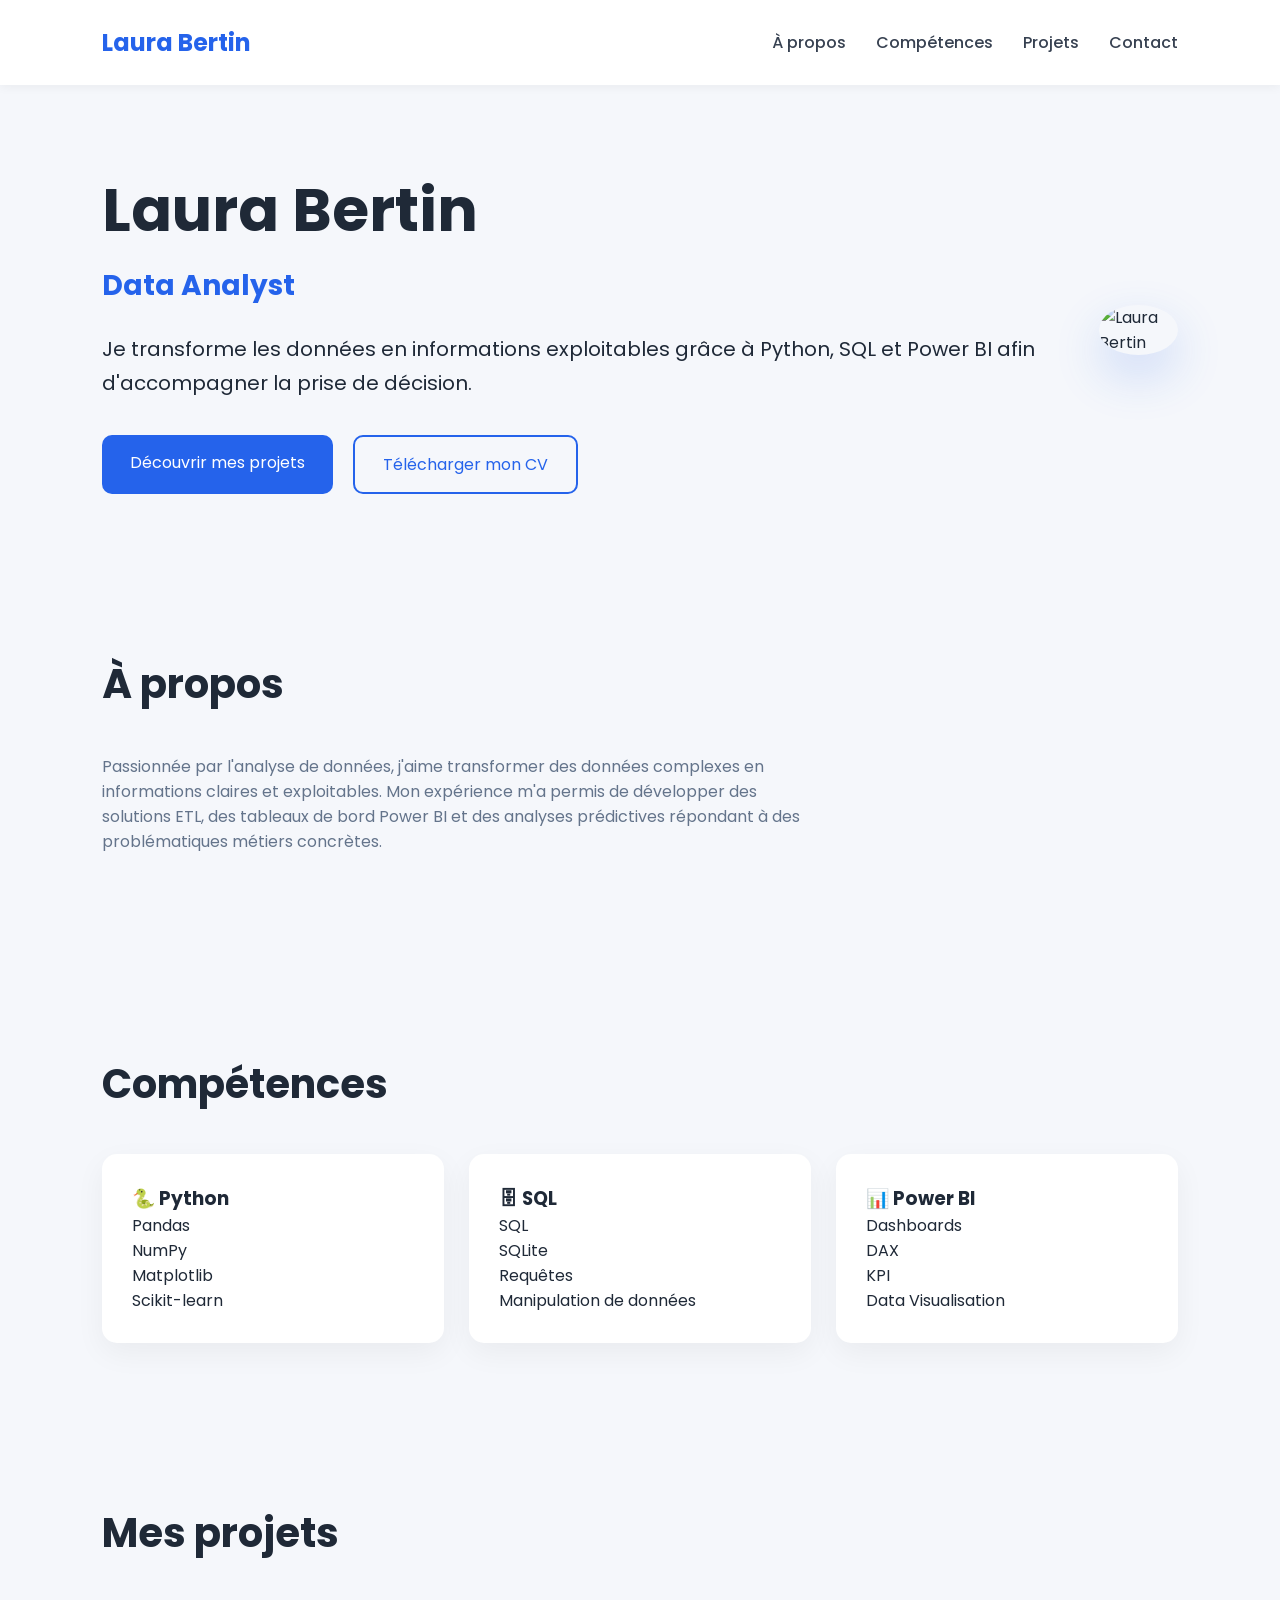
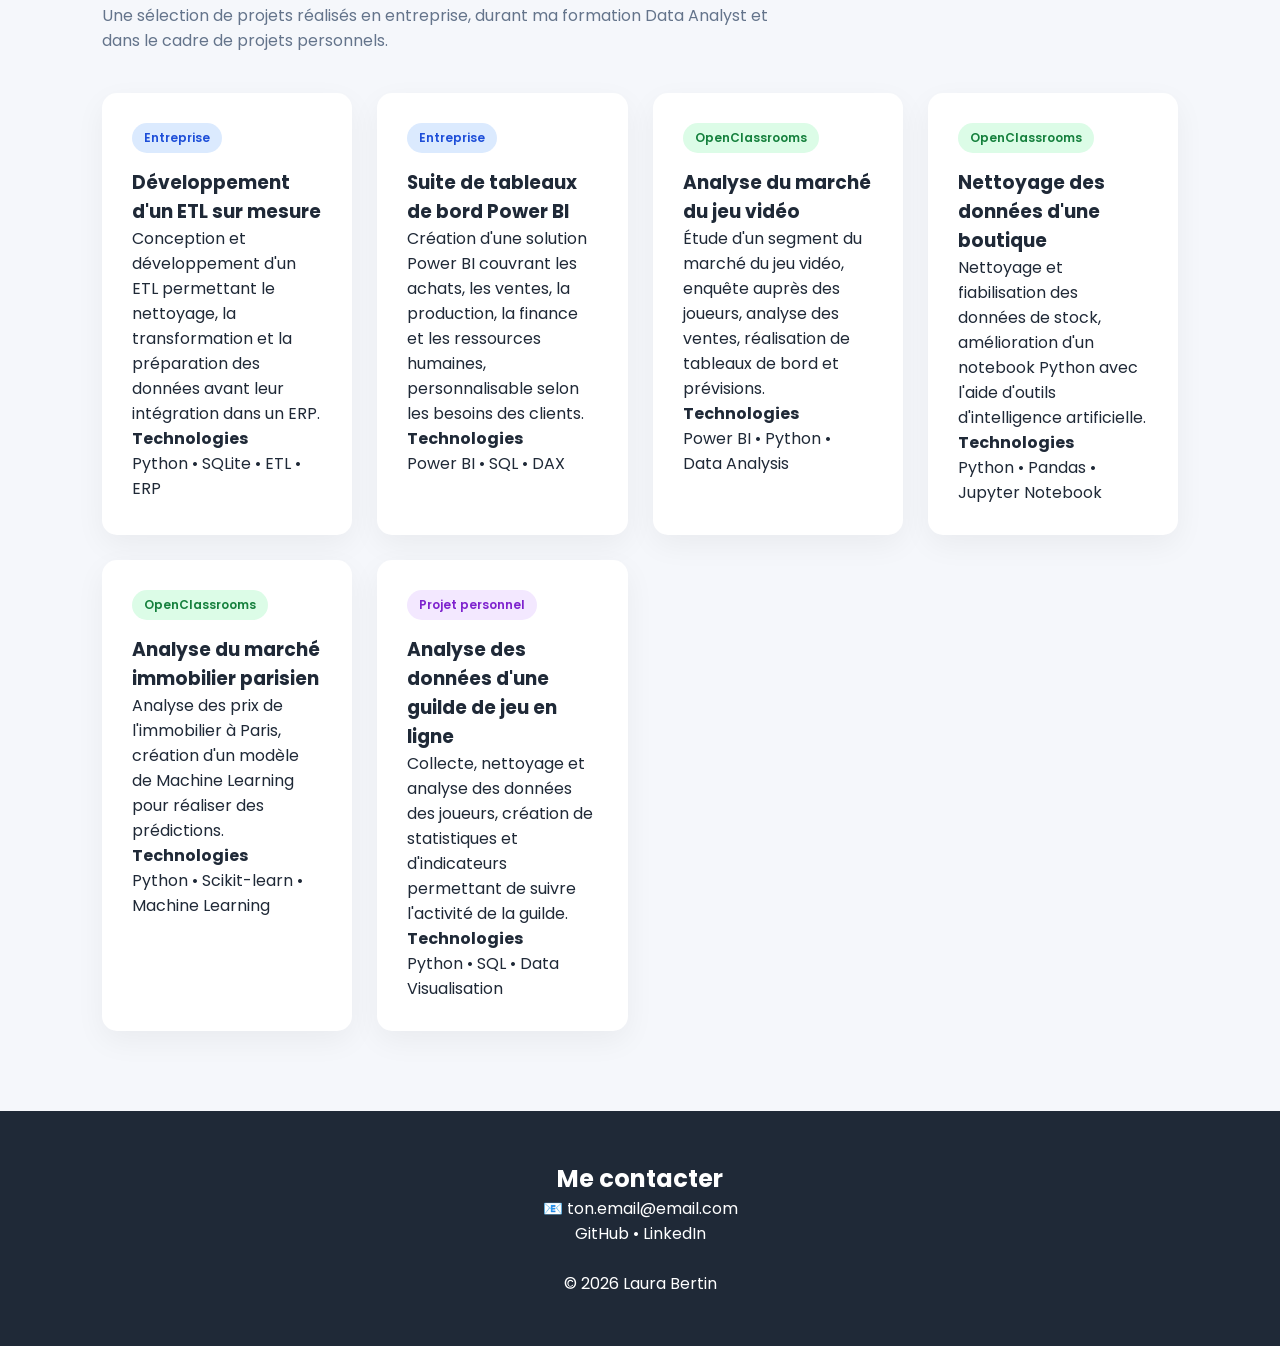
==== index.html @ 070b8fac "Add files via upload" ====
<!DOCTYPE html>
<html lang="fr">

<head>
    <meta charset="UTF-8">
    <meta name="viewport" content="width=device-width, initial-scale=1.0">
    <title>Laura Bertin | Data Analyst</title>

    <link rel="stylesheet" href="style.css">

    <!-- Police Google -->
    <link href="https://fonts.googleapis.com/css2?family=Poppins:wght@300;400;600;700&display=swap" rel="stylesheet">
</head>

<body>

    <!-- ===== Navigation ===== -->

    <nav>

        <div class="logo">Laura Bertin</div>

        <ul>
            <li><a href="#about">À propos</a></li>
            <li><a href="#skills">Compétences</a></li>
            <li><a href="#projects">Projets</a></li>
            <li><a href="#contact">Contact</a></li>
        </ul>

    </nav>

    <!-- ===== Hero ===== -->

    <header class="hero">

        <div class="hero-text">

            <h1>Laura Bertin</h1>

            <h2>Data Analyst</h2>

            <p>
                Je transforme les données en informations exploitables grâce à
                Python, SQL et Power BI afin d'accompagner la prise de décision.
            </p>

            <div class="buttons">

                <a href="#projects" class="btn-primary">
                    Découvrir mes projets
                </a>

                <a href="assets/cv.pdf" class="btn-secondary" target="_blank">
                    Télécharger mon CV
                </a>

            </div>

        </div>

        <div class="hero-image">

            <img src="assets/photo.jpg" alt="Laura Bertin">

        </div>

    </header>

    <!-- ===== A propos ===== -->

    <section id="about">

        <h2>À propos</h2>

        <p class="section-intro">

            Passionnée par l'analyse de données, j'aime transformer des données
            complexes en informations claires et exploitables.
            Mon expérience m'a permis de développer des solutions ETL,
            des tableaux de bord Power BI et des analyses prédictives
            répondant à des problématiques métiers concrètes.

        </p>

    </section>

    <!-- ===== Compétences ===== -->

    <section id="skills">

        <h2>Compétences</h2>

        <div class="cards">

            <div class="card">

                <h3>🐍 Python</h3>

                <p>
                    Pandas<br>
                    NumPy<br>
                    Matplotlib<br>
                    Scikit-learn
                </p>

            </div>

            <div class="card">

                <h3>🗄 SQL</h3>

                <p>
                    SQL<br>
                    SQLite<br>
                    Requêtes<br>
                    Manipulation de données
                </p>

            </div>

            <div class="card">

                <h3>📊 Power BI</h3>

                <p>
                    Dashboards<br>
                    DAX<br>
                    KPI<br>
                    Data Visualisation
                </p>

            </div>

        </div>

    </section>

    <!-- ===== Projets ===== -->

    <section id="projects">

        <h2>Mes projets</h2>

        <p class="section-intro">

            Une sélection de projets réalisés en entreprise, durant ma formation
            Data Analyst et dans le cadre de projets personnels.

        </p>

        <div class="cards">

            <!-- ETL -->

            <div class="card">

                <span class="badge pro">Entreprise</span>

                <h3>Développement d'un ETL sur mesure</h3>

                <p>

                    Conception et développement d'un ETL permettant
                    le nettoyage, la transformation et la préparation
                    des données avant leur intégration dans un ERP.

                </p>

                <strong>Technologies</strong>

                <p>
                    Python • SQLite • ETL • ERP
                </p>

            </div>

            <!-- POWER BI -->

            <div class="card">

                <span class="badge pro">Entreprise</span>

                <h3>Suite de tableaux de bord Power BI</h3>

                <p>

                    Création d'une solution Power BI couvrant
                    les achats, les ventes, la production,
                    la finance et les ressources humaines,
                    personnalisable selon les besoins des clients.

                </p>

                <strong>Technologies</strong>

                <p>
                    Power BI • SQL • DAX
                </p>

            </div>

            <!-- JEU VIDEO -->

            <div class="card">

                <span class="badge formation">OpenClassrooms</span>

                <h3>Analyse du marché du jeu vidéo</h3>

                <p>

                    Étude d'un segment du marché du jeu vidéo,
                    enquête auprès des joueurs, analyse des ventes,
                    réalisation de tableaux de bord et prévisions.

                </p>

                <strong>Technologies</strong>

                <p>
                    Power BI • Python • Data Analysis
                </p>

            </div>

            <!-- BOUTIQUE -->

            <div class="card">

                <span class="badge formation">OpenClassrooms</span>

                <h3>Nettoyage des données d'une boutique</h3>

                <p>

                    Nettoyage et fiabilisation des données de stock,
                    amélioration d'un notebook Python
                    avec l'aide d'outils d'intelligence artificielle.

                </p>

                <strong>Technologies</strong>

                <p>
                    Python • Pandas • Jupyter Notebook
                </p>

            </div>

            <!-- IMMOBILIER -->

            <div class="card">

                <span class="badge formation">OpenClassrooms</span>

                <h3>Analyse du marché immobilier parisien</h3>

                <p>

                    Analyse des prix de l'immobilier à Paris,
                    création d'un modèle de Machine Learning
                    pour réaliser des prédictions.

                </p>

                <strong>Technologies</strong>

                <p>
                    Python • Scikit-learn • Machine Learning
                </p>

            </div>

            <!-- GUILDE -->

            <div class="card">

                <span class="badge perso">Projet personnel</span>

                <h3>Analyse des données d'une guilde de jeu en ligne</h3>

                <p>

                    Collecte, nettoyage et analyse des données des joueurs,
                    création de statistiques et d'indicateurs
                    permettant de suivre l'activité de la guilde.

                </p>

                <strong>Technologies</strong>

                <p>
                    Python • SQL • Data Visualisation
                </p>

            </div>

        </div>

    </section>

    <!-- ===== Contact ===== -->

    <footer id="contact">

        <h2>Me contacter</h2>

        <p>
            📧 ton.email@email.com
        </p>

        <p>
            GitHub • LinkedIn
        </p>

        <p style="margin-top:25px;">
            © 2026 Laura Bertin
        </p>

    </footer>

    <script src="script.js"></script>

</body>

</html>
---- style.css ----
*{
    margin:0;
    padding:0;
    box-sizing:border-box;
}

body{

    font-family:'Poppins',sans-serif;
    background:#f5f7fb;
    color:#1f2937;

}

nav{

    display:flex;
    justify-content:space-between;
    align-items:center;

    padding:25px 8%;

    background:white;

    box-shadow:0 2px 10px rgba(0,0,0,.05);

    position:sticky;
    top:0;

}

nav ul{

display:flex;
gap:30px;

list-style:none;

}

nav a{

text-decoration:none;
color:#374151;
font-weight:500;

}

.logo{

font-size:24px;
font-weight:700;
color:#2563eb;

}

.hero{

display:flex;

justify-content:space-between;

align-items:center;

padding:80px 8%;

gap:60px;

}

.hero h1{

font-size:60px;

margin-bottom:10px;

}

.hero h2{

font-size:28px;

color:#2563eb;

margin-bottom:25px;

}

.hero p{

font-size:20px;

line-height:1.7;

margin-bottom:35px;

}

.hero-image img{

width:320px;

border-radius:50%;

box-shadow:0 20px 50px rgba(37,99,235,.2);

}

.buttons{

display:flex;

gap:20px;

}

.btn-primary{

background:#2563eb;

color:white;

padding:15px 28px;

border-radius:10px;

text-decoration:none;

}

.btn-secondary{

border:2px solid #2563eb;

padding:15px 28px;

border-radius:10px;

text-decoration:none;

color:#2563eb;

}

section{

padding:80px 8%;

}

section h2{

font-size:40px;

margin-bottom:40px;

}

.cards{

display:grid;

grid-template-columns:repeat(auto-fit,minmax(250px,1fr));

gap:25px;

}

.card{

background:white;

padding:30px;

border-radius:15px;

box-shadow:0 10px 30px rgba(0,0,0,.05);

transition:.3s;

}

.card:hover{

transform:translateY(-8px);

}

footer{

background:#1f2937;

color:white;

text-align:center;

padding:50px;

}

.section-intro{
    margin-bottom:40px;
    color:#64748b;
    max-width:700px;
}

.badge{
    display:inline-block;
    padding:6px 12px;
    border-radius:20px;
    font-size:12px;
    font-weight:600;
    margin-bottom:15px;
}

.pro{
    background:#dbeafe;
    color:#1d4ed8;
}

.formation{
    background:#dcfce7;
    color:#15803d;
}

.perso{
    background:#f3e8ff;
    color:#7e22ce;
}
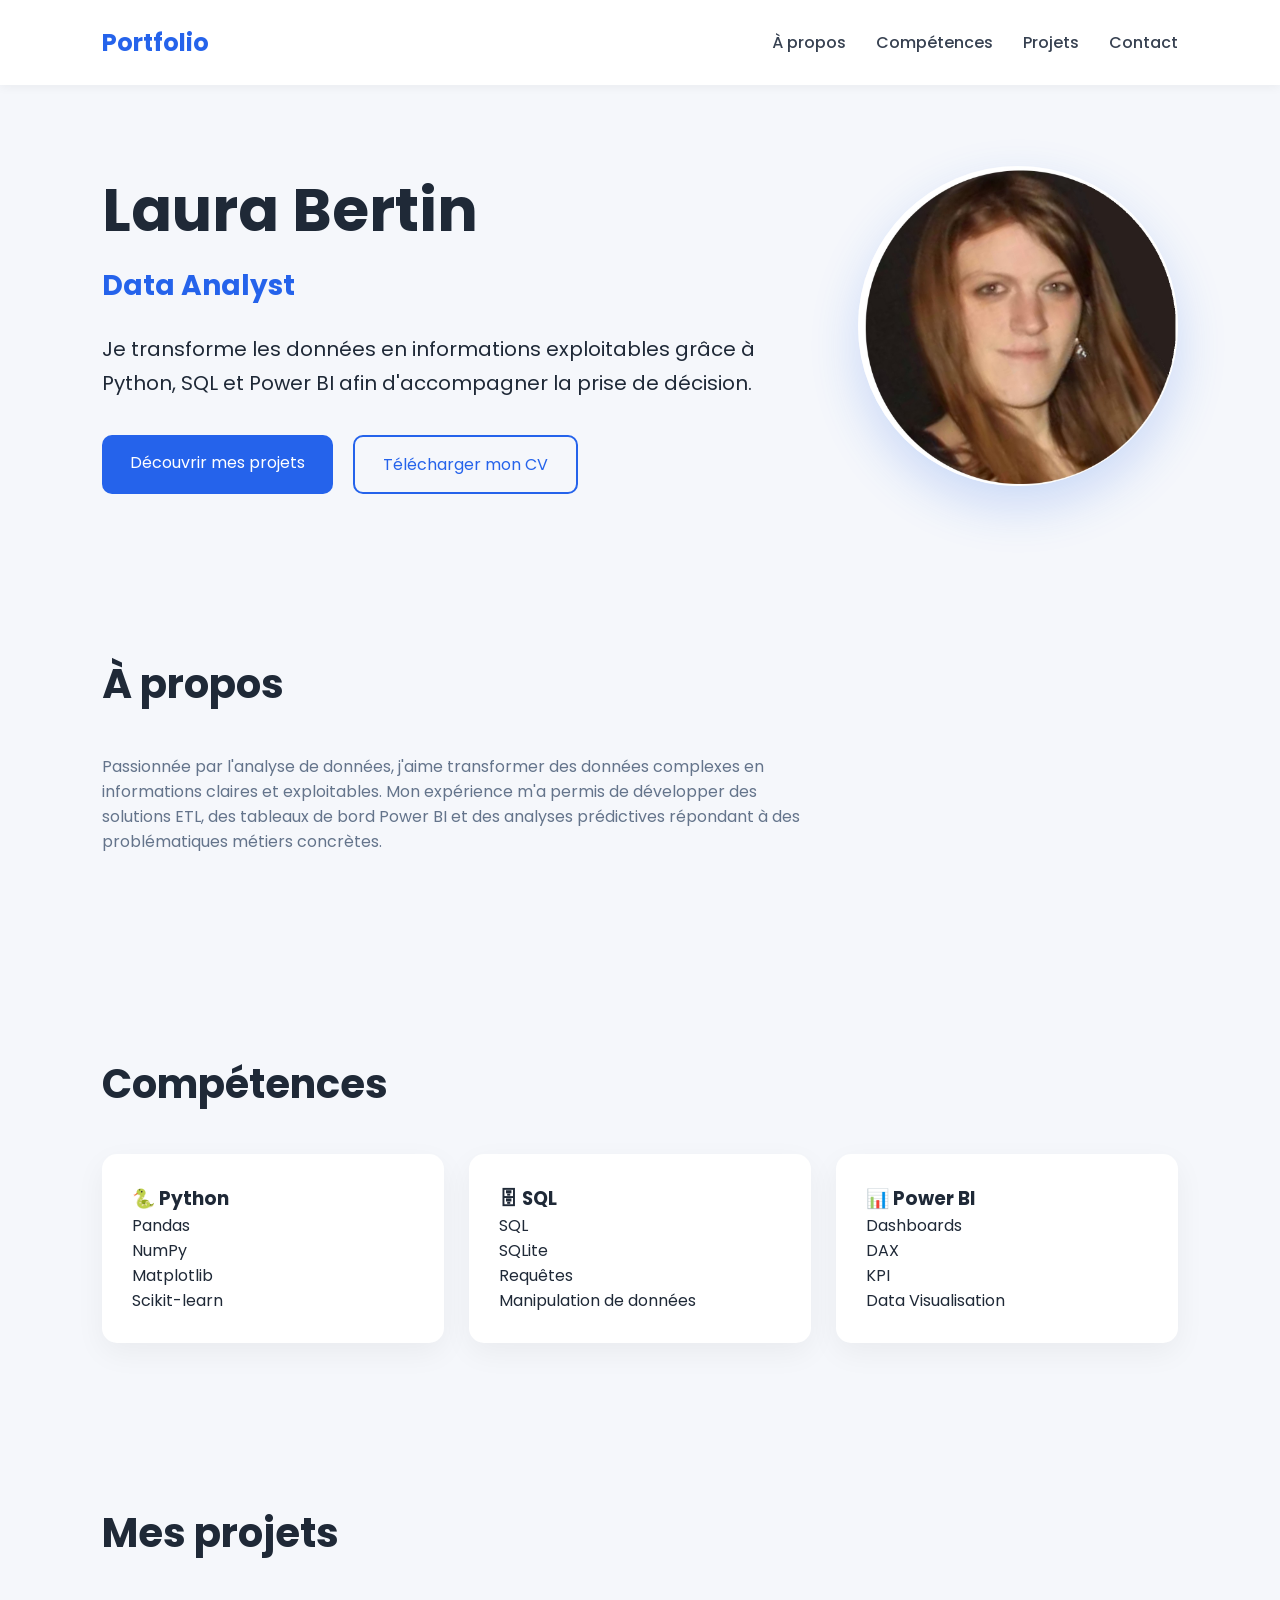
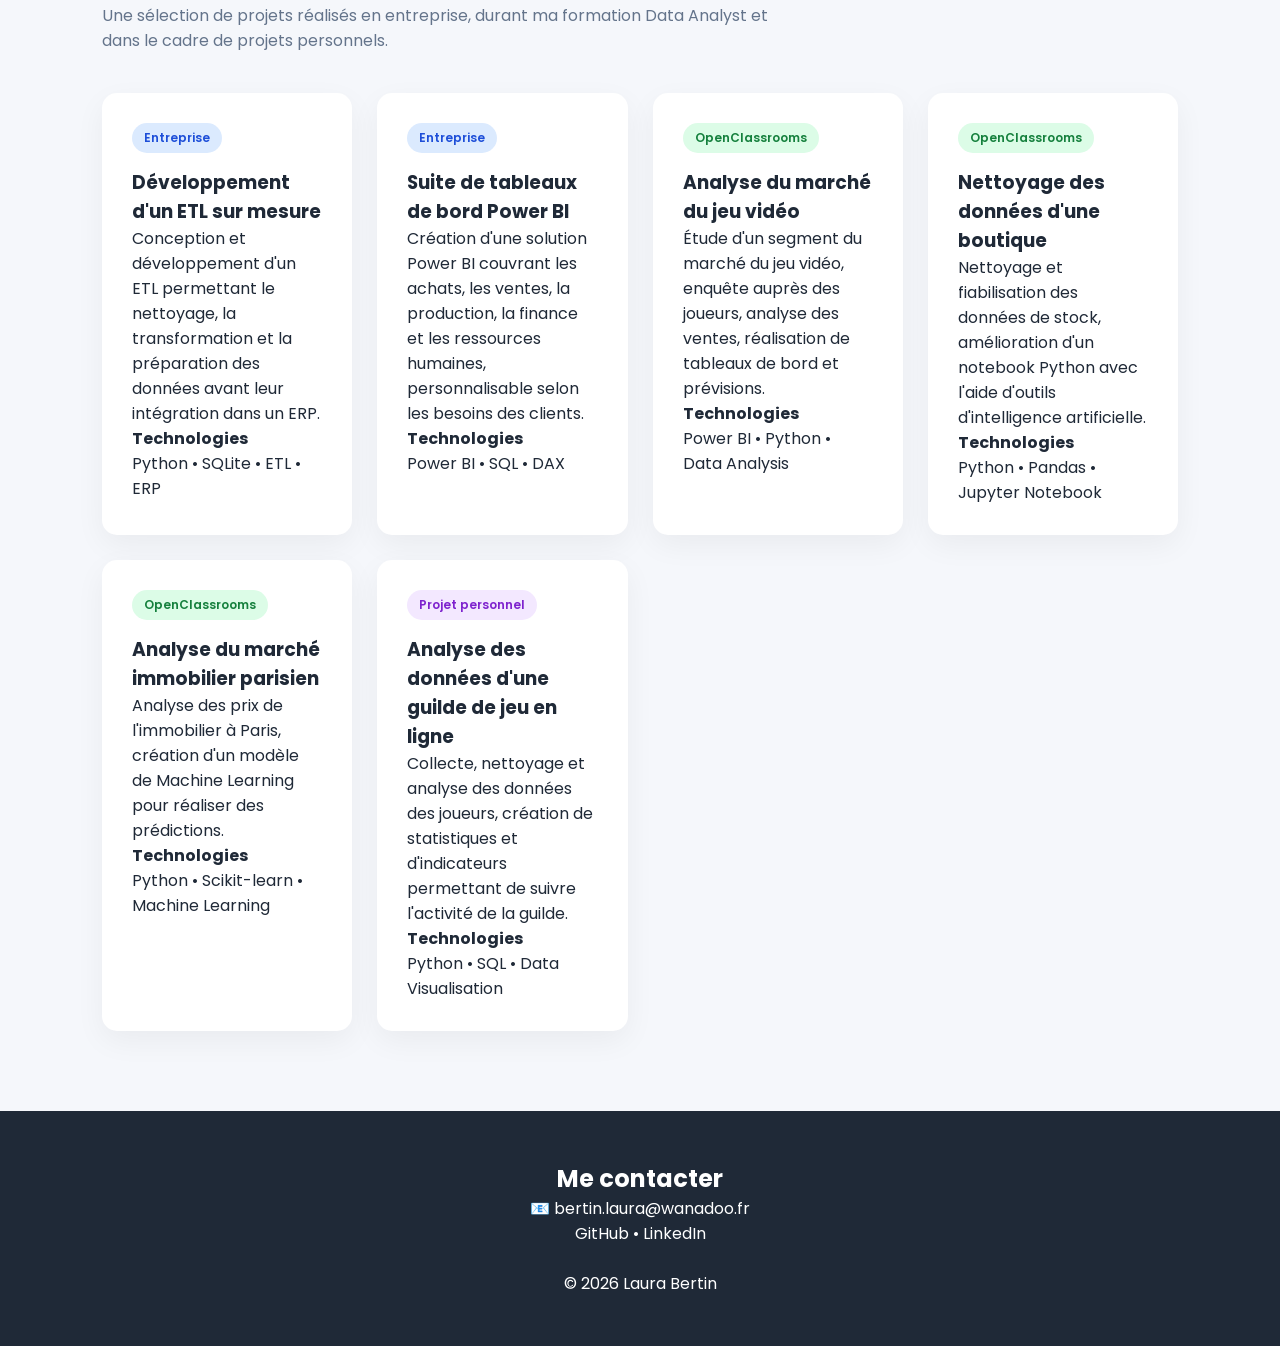
==== commit 78580b15: "Add files via upload" ====
--- a/index.html
+++ b/index.html
@@ -18,7 +18,7 @@
 
     <nav>
 
-        <div class="logo">Laura Bertin</div>
+        <div class="logo">Portfolio</div>
 
         <ul>
             <li><a href="#about">À propos</a></li>
@@ -306,7 +306,7 @@
         <h2>Me contacter</h2>
 
         <p>
-            📧 ton.email@email.com
+            📧 bertin.laura@wanadoo.fr
         </p>
 
         <p>
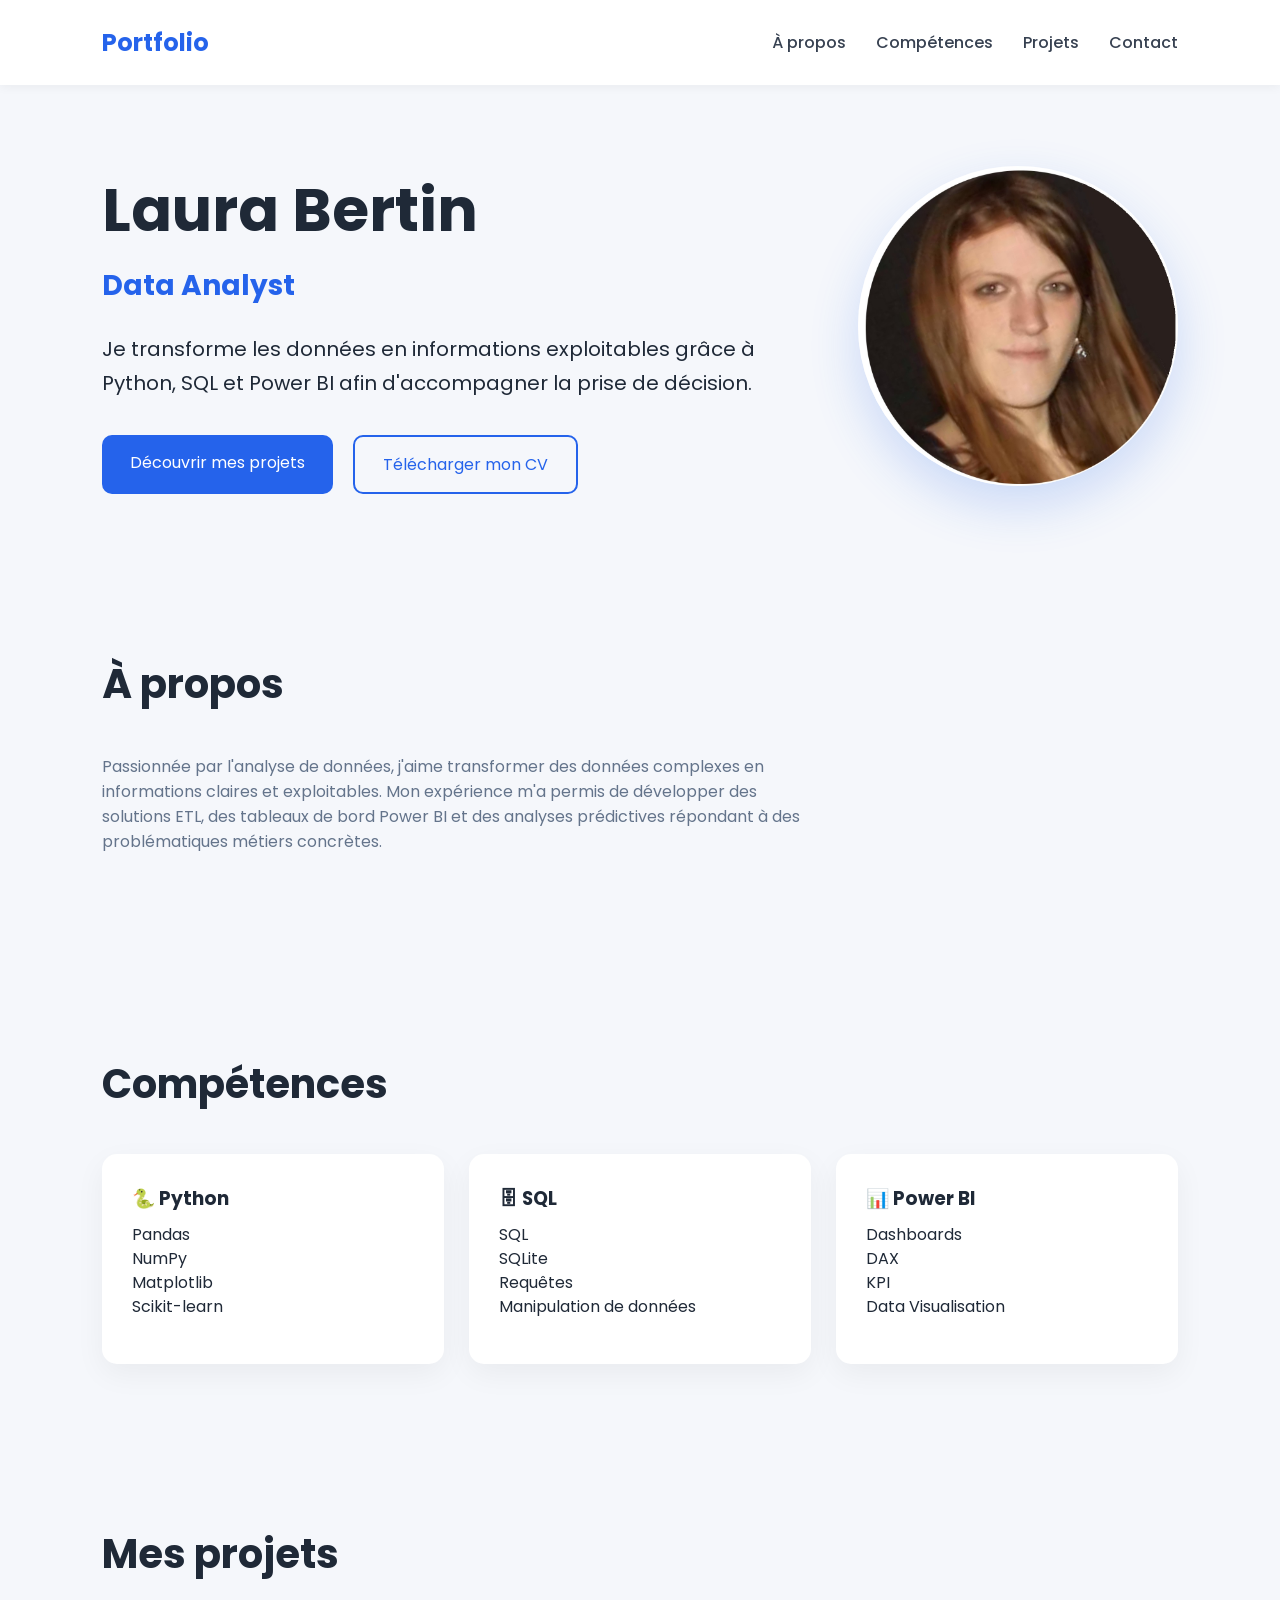
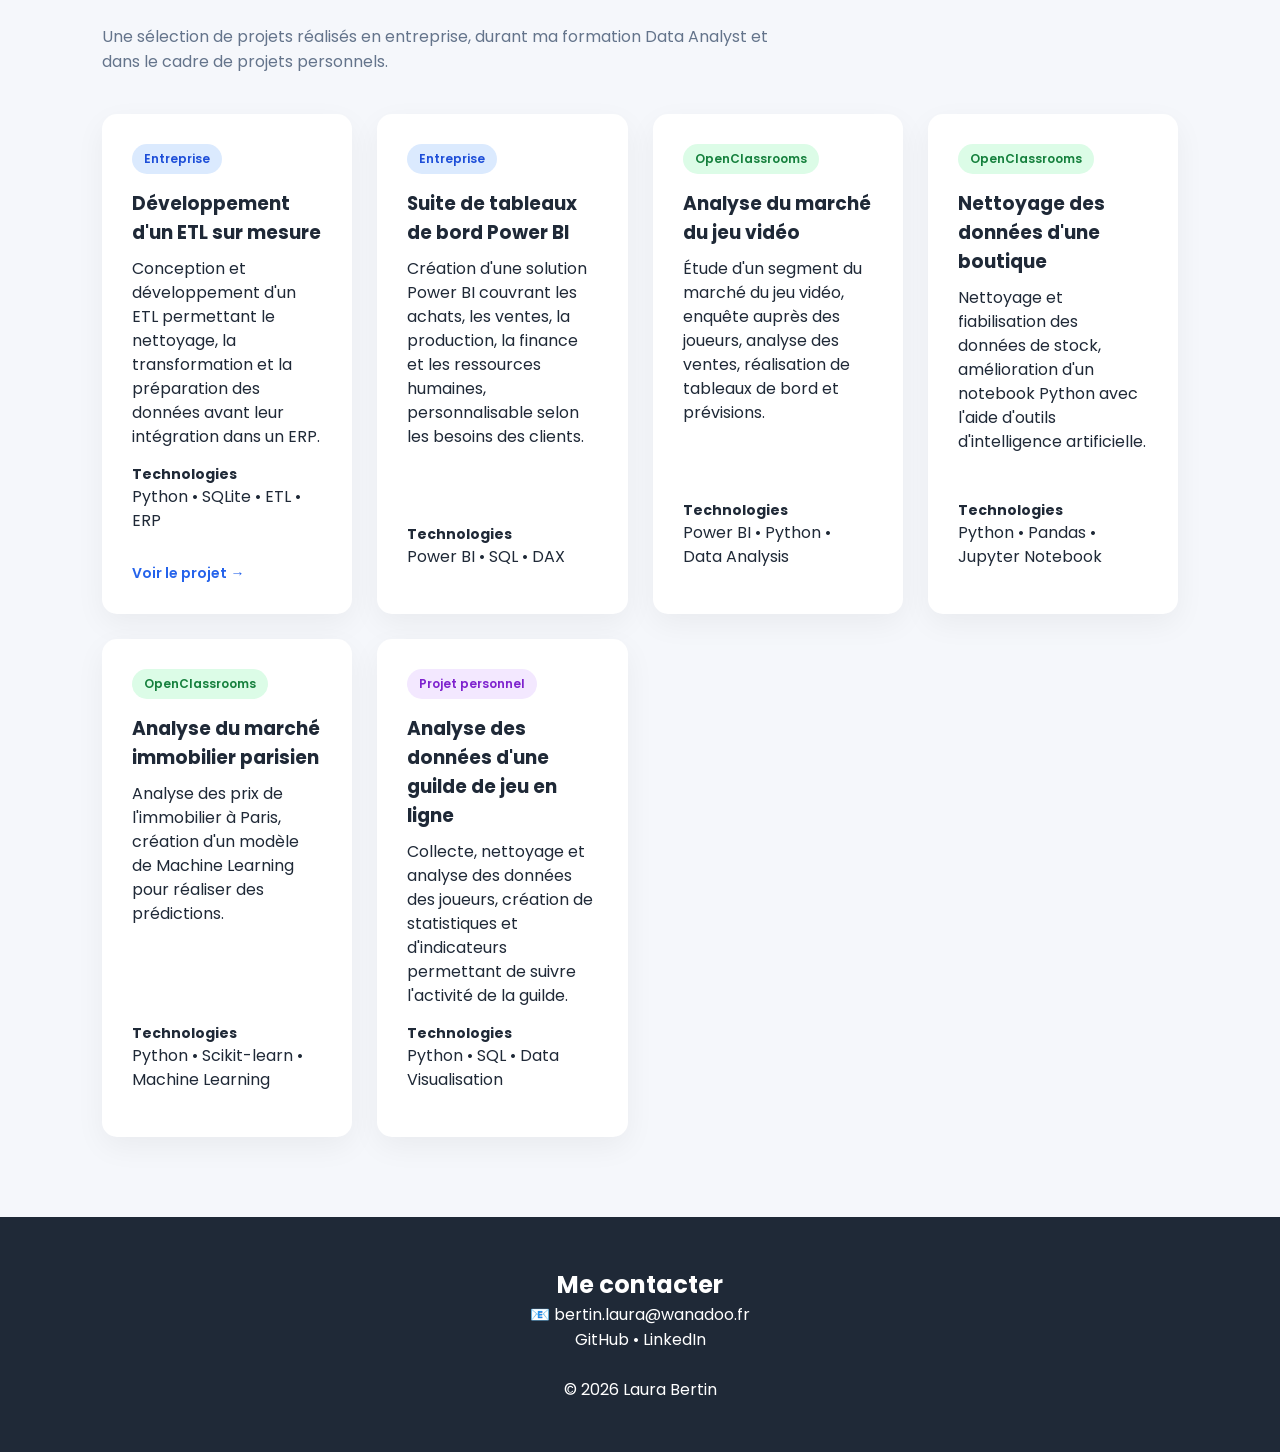
==== commit 13594c30: "Add files via upload" ====
--- a/index.html
+++ b/index.html
@@ -66,7 +66,7 @@
 
     </header>
 
-    <!-- ===== A propos ===== -->
+    <!-- ===== À propos ===== -->
 
     <section id="about">
 
@@ -154,7 +154,7 @@
 
             <div class="card">
 
-                <span class="badge pro">Entreprise</span>
+                <a href="pages/project-etl.html" class="badge pro">Entreprise</a>
 
                 <h3>Développement d'un ETL sur mesure</h3>
 
@@ -171,6 +171,8 @@
                 <p>
                     Python • SQLite • ETL • ERP
                 </p>
+
+                <a href="pages/project-etl.html" class="btn-detail">Voir le projet →</a>
 
             </div>
 
--- a/style.css
+++ b/style.css
@@ -1,229 +1,377 @@
-*{
-    margin:0;
-    padding:0;
-    box-sizing:border-box;
-}
-
-body{
-
-    font-family:'Poppins',sans-serif;
-    background:#f5f7fb;
-    color:#1f2937;
-
-}
-
-nav{
-
-    display:flex;
-    justify-content:space-between;
-    align-items:center;
-
-    padding:25px 8%;
-
-    background:white;
-
-    box-shadow:0 2px 10px rgba(0,0,0,.05);
-
-    position:sticky;
-    top:0;
-
-}
-
-nav ul{
-
-display:flex;
-gap:30px;
-
-list-style:none;
-
-}
-
-nav a{
-
-text-decoration:none;
-color:#374151;
-font-weight:500;
-
-}
-
-.logo{
-
-font-size:24px;
-font-weight:700;
-color:#2563eb;
-
-}
-
-.hero{
-
-display:flex;
-
-justify-content:space-between;
-
-align-items:center;
-
-padding:80px 8%;
-
-gap:60px;
-
-}
-
-.hero h1{
-
-font-size:60px;
-
-margin-bottom:10px;
-
-}
-
-.hero h2{
-
-font-size:28px;
-
-color:#2563eb;
-
-margin-bottom:25px;
-
-}
-
-.hero p{
-
-font-size:20px;
-
-line-height:1.7;
-
-margin-bottom:35px;
-
-}
-
-.hero-image img{
-
-width:320px;
-
-border-radius:50%;
-
-box-shadow:0 20px 50px rgba(37,99,235,.2);
-
-}
-
-.buttons{
-
-display:flex;
-
-gap:20px;
-
-}
-
-.btn-primary{
-
-background:#2563eb;
-
-color:white;
-
-padding:15px 28px;
-
-border-radius:10px;
-
-text-decoration:none;
-
-}
-
-.btn-secondary{
-
-border:2px solid #2563eb;
-
-padding:15px 28px;
-
-border-radius:10px;
-
-text-decoration:none;
-
-color:#2563eb;
-
-}
-
-section{
-
-padding:80px 8%;
-
-}
-
-section h2{
-
-font-size:40px;
-
-margin-bottom:40px;
-
-}
-
-.cards{
-
-display:grid;
-
-grid-template-columns:repeat(auto-fit,minmax(250px,1fr));
-
-gap:25px;
-
-}
-
-.card{
-
-background:white;
-
-padding:30px;
-
-border-radius:15px;
-
-box-shadow:0 10px 30px rgba(0,0,0,.05);
-
-transition:.3s;
-
-}
-
-.card:hover{
-
-transform:translateY(-8px);
-
-}
-
-footer{
-
-background:#1f2937;
-
-color:white;
-
-text-align:center;
-
-padding:50px;
-
-}
-
-.section-intro{
-    margin-bottom:40px;
-    color:#64748b;
-    max-width:700px;
-}
-
-.badge{
-    display:inline-block;
-    padding:6px 12px;
-    border-radius:20px;
-    font-size:12px;
-    font-weight:600;
-    margin-bottom:15px;
-}
-
-.pro{
-    background:#dbeafe;
-    color:#1d4ed8;
-}
-
-.formation{
-    background:#dcfce7;
-    color:#15803d;
-}
-
-.perso{
-    background:#f3e8ff;
-    color:#7e22ce;
+/* ==========================================
+   RESET & BASE STYLES
+   ========================================== */
+
+* {
+    margin: 0;
+    padding: 0;
+    box-sizing: border-box;
+}
+
+body {
+    font-family: 'Poppins', sans-serif;
+    background: #f5f7fb;
+    color: #1f2937;
+}
+
+/* ==========================================
+   NAVIGATION
+   ========================================== */
+
+nav {
+    display: flex;
+    justify-content: space-between;
+    align-items: center;
+    padding: 25px 8%;
+    background: white;
+    box-shadow: 0 2px 10px rgba(0, 0, 0, .05);
+    position: sticky;
+    top: 0;
+    z-index: 100;
+}
+
+nav ul {
+    display: flex;
+    gap: 30px;
+    list-style: none;
+}
+
+nav a {
+    text-decoration: none;
+    color: #374151;
+    font-weight: 500;
+}
+
+.logo {
+    font-size: 24px;
+    font-weight: 700;
+    color: #2563eb;
+}
+
+/* ==========================================
+   HERO SECTION
+   ========================================== */
+
+.hero {
+    display: flex;
+    justify-content: space-between;
+    align-items: center;
+    padding: 80px 8%;
+    gap: 60px;
+}
+
+.hero h1 {
+    font-size: 60px;
+    margin-bottom: 10px;
+}
+
+.hero h2 {
+    font-size: 28px;
+    color: #2563eb;
+    margin-bottom: 25px;
+}
+
+.hero p {
+    font-size: 20px;
+    line-height: 1.7;
+    margin-bottom: 35px;
+}
+
+.hero-image img {
+    width: 320px;
+    border-radius: 50%;
+    box-shadow: 0 20px 50px rgba(37, 99, 235, .2);
+}
+
+.buttons {
+    display: flex;
+    gap: 20px;
+}
+
+.btn-primary {
+    background: #2563eb;
+    color: white;
+    padding: 15px 28px;
+    border-radius: 10px;
+    text-decoration: none;
+}
+
+.btn-secondary {
+    border: 2px solid #2563eb;
+    padding: 15px 28px;
+    border-radius: 10px;
+    text-decoration: none;
+    color: #2563eb;
+}
+
+/* ==========================================
+   SECTIONS & CARDS
+   ========================================== */
+
+section {
+    padding: 80px 8%;
+}
+
+section h2 {
+    font-size: 40px;
+    margin-bottom: 40px;
+}
+
+.section-intro {
+    margin-bottom: 40px;
+    color: #64748b;
+    max-width: 700px;
+}
+
+.cards {
+    display: grid;
+    grid-template-columns: repeat(auto-fit, minmax(250px, 1fr));
+    gap: 25px;
+}
+
+.card {
+    background: white;
+    padding: 30px;
+    border-radius: 15px;
+    box-shadow: 0 10px 30px rgba(0, 0, 0, .05);
+    transition: .3s;
+    display: flex;
+    flex-direction: column;
+    align-items: flex-start;
+}
+
+.card:hover {
+    transform: translateY(-8px);
+}
+
+.card h3 {
+    margin-bottom: 10px;
+}
+
+.card p {
+    margin-bottom: 15px;
+    line-height: 1.5;
+}
+
+.card strong {
+    margin-top: auto;
+    display: block;
+    font-size: 14px;
+}
+
+.btn-detail {
+    display: inline-block;
+    margin-top: 15px;
+    color: #2563eb;
+    text-decoration: none;
+    font-weight: 600;
+    font-size: 14px;
+}
+
+.btn-detail:hover {
+    text-decoration: underline;
+}
+
+/* BADGES */
+
+.badge {
+    display: inline-block;
+    padding: 6px 12px;
+    border-radius: 20px;
+    font-size: 12px;
+    font-weight: 600;
+    margin-bottom: 15px;
+    text-decoration: none;
+}
+
+.pro {
+    background: #dbeafe;
+    color: #1d4ed8;
+}
+
+.formation {
+    background: #dcfce7;
+    color: #15803d;
+}
+
+.perso {
+    background: #f3e8ff;
+    color: #7e22ce;
+}
+
+/* ==========================================
+   FOOTER
+   ========================================== */
+
+footer {
+    background: #1f2937;
+    color: white;
+    text-align: center;
+    padding: 50px;
+}
+
+/* ==========================================
+   PAGE DÉTAIL PROJET (ETL)
+   ========================================== */
+
+.project-header {
+    background: white;
+    padding: 60px 8% 40px 8%;
+    border-bottom: 1px solid #e5e7eb;
+}
+
+.back-link {
+    display: inline-block;
+    color: #2563eb;
+    text-decoration: none;
+    font-weight: 600;
+    margin-bottom: 20px;
+    transition: transform 0.2s;
+}
+
+.back-link:hover {
+    transform: translateX(-5px);
+}
+
+.project-title-area h1 {
+    font-size: 42px;
+    margin: 10px 0;
+    color: #1f2937;
+}
+
+.project-title-area .subtitle {
+    font-size: 18px;
+    color: #4b5563;
+    max-width: 800px;
+    line-height: 1.6;
+}
+
+.project-detail-container {
+    display: grid;
+    grid-template-columns: 300px 1fr;
+    gap: 50px;
+    padding: 60px 8%;
+    max-width: 1400px;
+    margin: 0 auto;
+}
+
+.project-sidebar {
+    display: flex;
+    flex-direction: column;
+    gap: 25px;
+}
+
+.sidebar-card {
+    background: white;
+    padding: 25px;
+    border-radius: 12px;
+    box-shadow: 0 4px 15px rgba(0, 0, 0, 0.03);
+}
+
+.sidebar-card h3 {
+    font-size: 18px;
+    margin-bottom: 15px;
+    color: #1f2937;
+    border-bottom: 2px solid #f3f4f6;
+    padding-bottom: 8px;
+}
+
+.sidebar-card ul {
+    list-style: none;
+}
+
+.sidebar-card li {
+    font-size: 14px;
+    color: #4b5563;
+    margin-bottom: 10px;
+    line-height: 1.5;
+}
+
+.tech-tags {
+    display: flex;
+    flex-wrap: wrap;
+    gap: 8px;
+}
+
+.tag {
+    background: #f3f4f6;
+    color: #374151;
+    padding: 5px 10px;
+    border-radius: 6px;
+    font-size: 12px;
+    font-weight: 500;
+}
+
+.project-content {
+    display: flex;
+    flex-direction: column;
+    gap: 40px;
+}
+
+.project-section h2 {
+    font-size: 26px;
+    color: #1f2937;
+    margin-bottom: 15px;
+}
+
+.project-section p {
+    font-size: 16px;
+    line-height: 1.7;
+    color: #4b5563;
+}
+
+.features-grid {
+    display: grid;
+    grid-template-columns: repeat(auto-fit, minmax(280px, 1fr));
+    gap: 20px;
+    margin-top: 20px;
+}
+
+.feature-item {
+    background: white;
+    padding: 20px;
+    border-radius: 10px;
+    border-left: 4px solid #2563eb;
+    box-shadow: 0 4px 15px rgba(0, 0, 0, 0.03);
+}
+
+.feature-item h3 {
+    font-size: 16px;
+    color: #1f2937;
+    margin-bottom: 8px;
+}
+
+.feature-item p {
+    font-size: 14px;
+    color: #6b7280;
+    line-height: 1.5;
+}
+
+.impact-list {
+    list-style-type: square;
+    padding-left: 20px;
+}
+
+.impact-list li {
+    font-size: 16px;
+    color: #4b5563;
+    margin-bottom: 10px;
+    line-height: 1.6;
+}
+
+/* RESPONSIVE */
+
+@media (max-width: 900px) {
+    .hero {
+        flex-direction: column;
+        text-align: center;
+    }
+
+    .buttons {
+        justify-content: center;
+    }
+
+    .project-detail-container {
+        grid-template-columns: 1fr;
+    }
 }
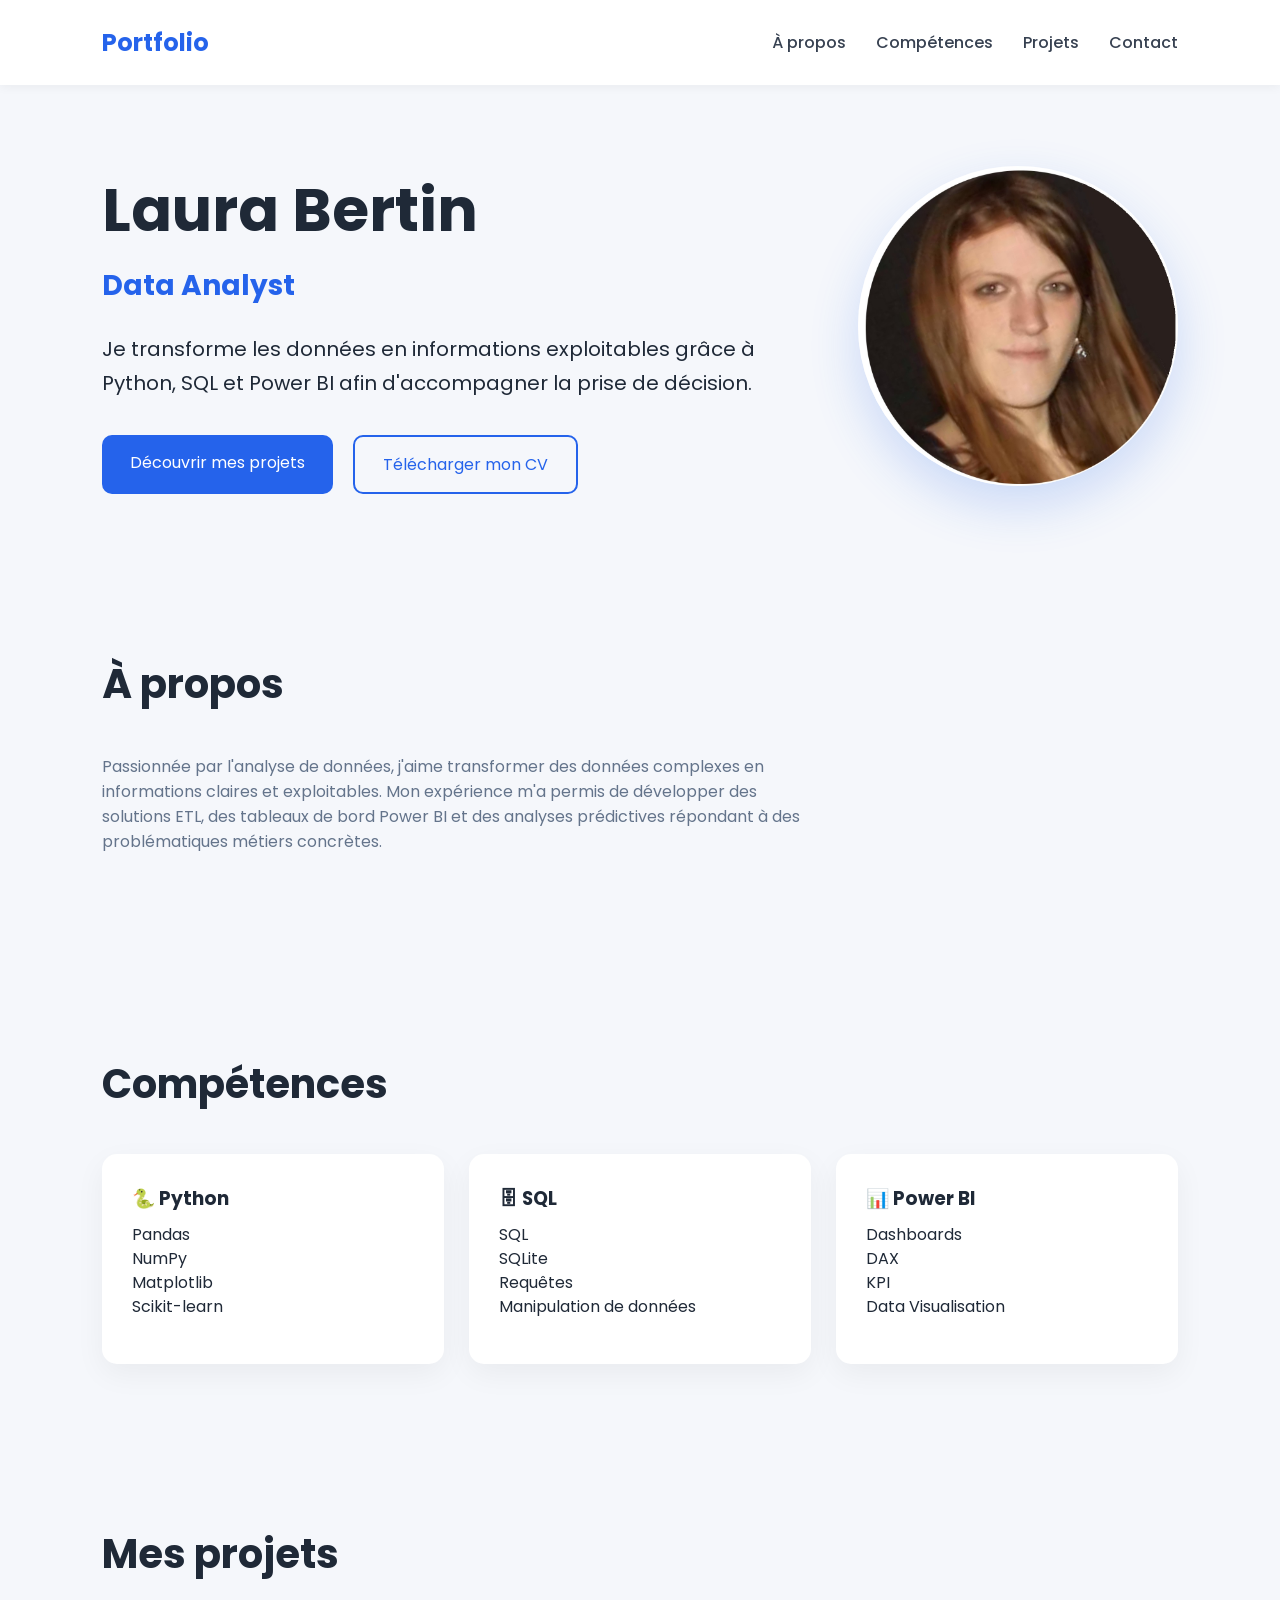
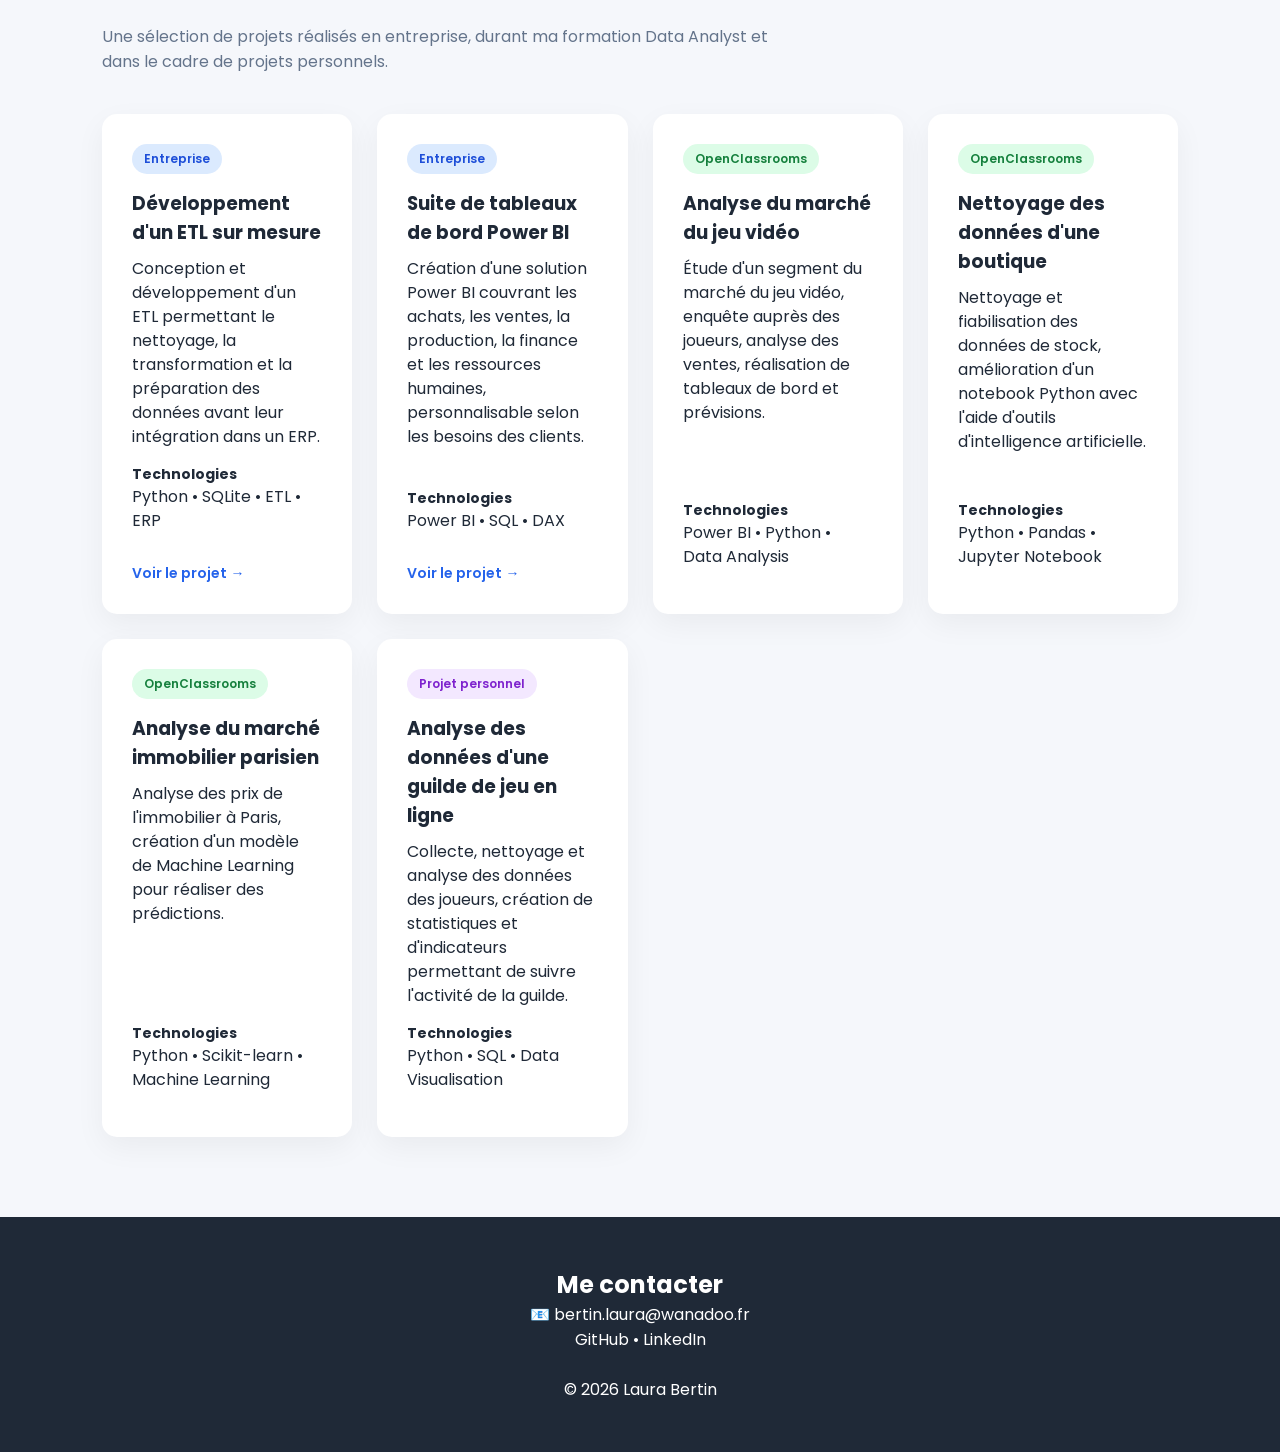
==== commit 8d4a0b11: "Add files via upload" ====
--- a/index.html
+++ b/index.html
@@ -180,7 +180,9 @@
 
             <div class="card">
 
-                <span class="badge pro">Entreprise</span>
+                <a href="pages/project-powerbi.html" class="badge pro">Entreprise</a>
+
+                
 
                 <h3>Suite de tableaux de bord Power BI</h3>
 
@@ -199,6 +201,8 @@
                     Power BI • SQL • DAX
                 </p>
 
+                <a href="pages/project-powerbi.html" class="btn-detail">Voir le projet →</a>
+
             </div>
 
             <!-- JEU VIDEO -->
--- a/style.css
+++ b/style.css
@@ -374,4 +374,26 @@
     .project-detail-container {
         grid-template-columns: 1fr;
     }
+}
+
+
+/* Style pour la capture d'écran des projets */
+.project-media {
+    margin: 20px 0;
+    text-align: center;
+}
+
+.project-img {
+    width: 100%;
+    max-width: 900px;
+    border-radius: 12px;
+    box-shadow: 0 10px 30px rgba(0, 0, 0, 0.1);
+    border: 1px solid #e5e7eb;
+}
+
+.img-caption {
+    font-size: 13px !important;
+    color: #6b7280 !important;
+    margin-top: 10px;
+    font-style: italic;
 }
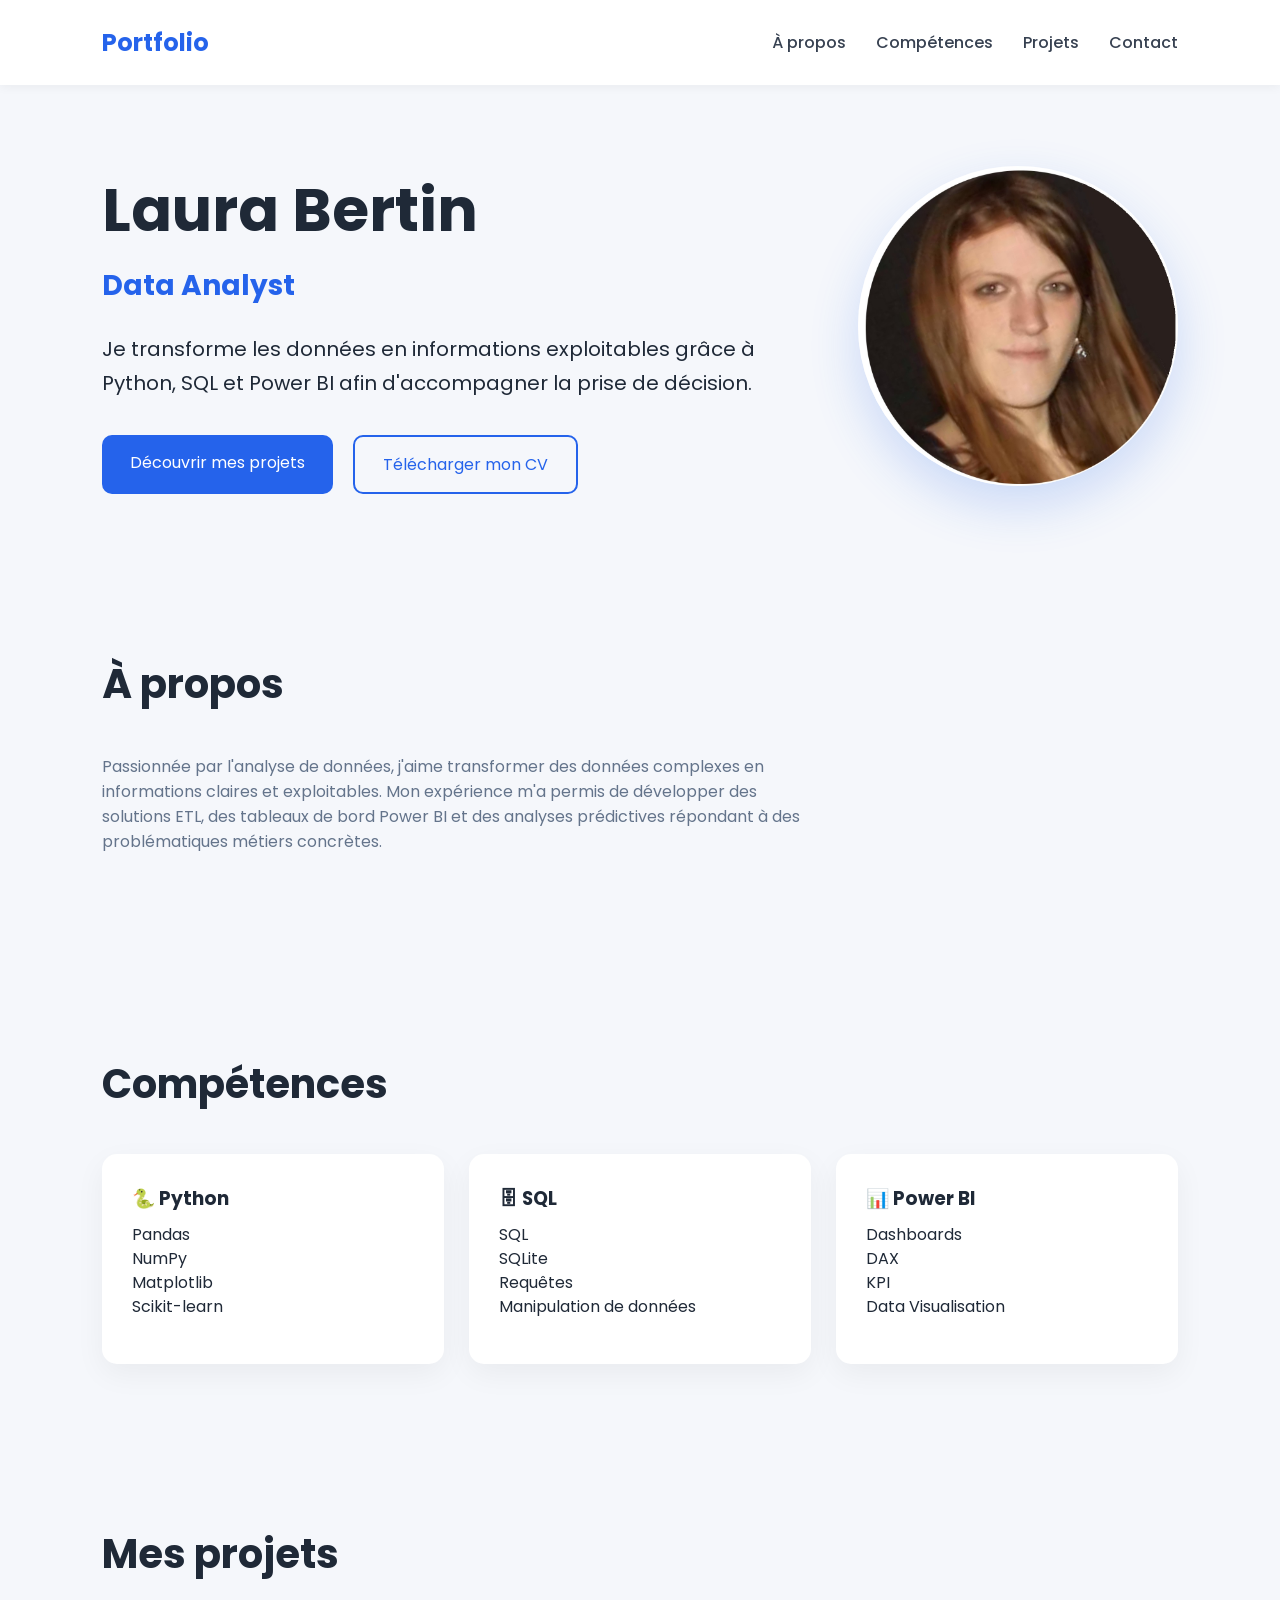
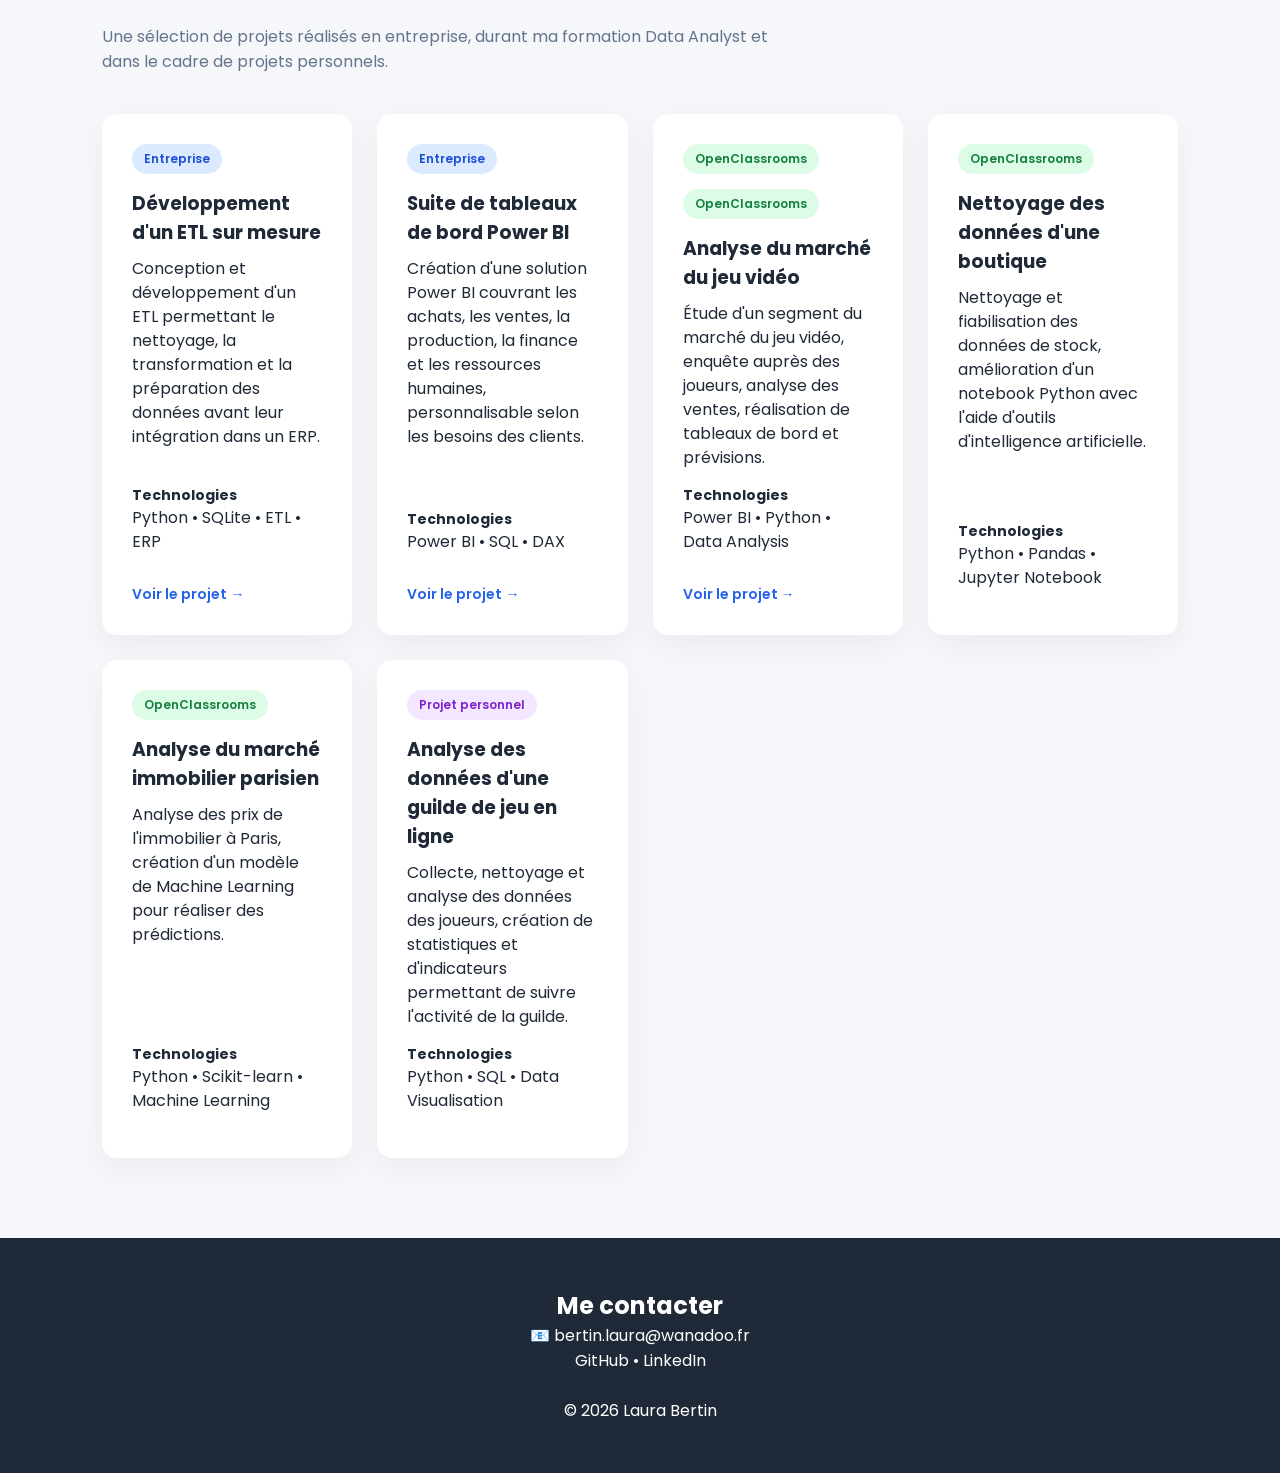
==== commit e44c6eaf: "Add files via upload" ====
--- a/index.html
+++ b/index.html
@@ -208,7 +208,7 @@
             <!-- JEU VIDEO -->
 
             <div class="card">
-
+                <a href="pages/project-videogames.html" class="badge formation">OpenClassrooms</a>
                 <span class="badge formation">OpenClassrooms</span>
 
                 <h3>Analyse du marché du jeu vidéo</h3>
@@ -226,7 +226,7 @@
                 <p>
                     Power BI • Python • Data Analysis
                 </p>
-
+                <a href="pages/project-videogames.html" class="btn-detail">Voir le projet →</a>
             </div>
 
             <!-- BOUTIQUE -->
--- a/style.css
+++ b/style.css
@@ -396,4 +396,21 @@
     color: #6b7280 !important;
     margin-top: 10px;
     font-style: italic;
+}
+
+/* Galerie d'images pour les projets */
+.project-gallery {
+    display: grid;
+    grid-template-columns: repeat(auto-fit, minmax(350px, 1fr));
+    gap: 20px;
+    margin-bottom: 15px;
+}
+
+.project-gallery .project-img {
+    width: 100%;
+    height: auto;
+    border-radius: 12px;
+    box-shadow: 0 10px 30px rgba(0, 0, 0, 0.08);
+    border: 1px solid #e5e7eb;
+    object-fit: cover;
 }
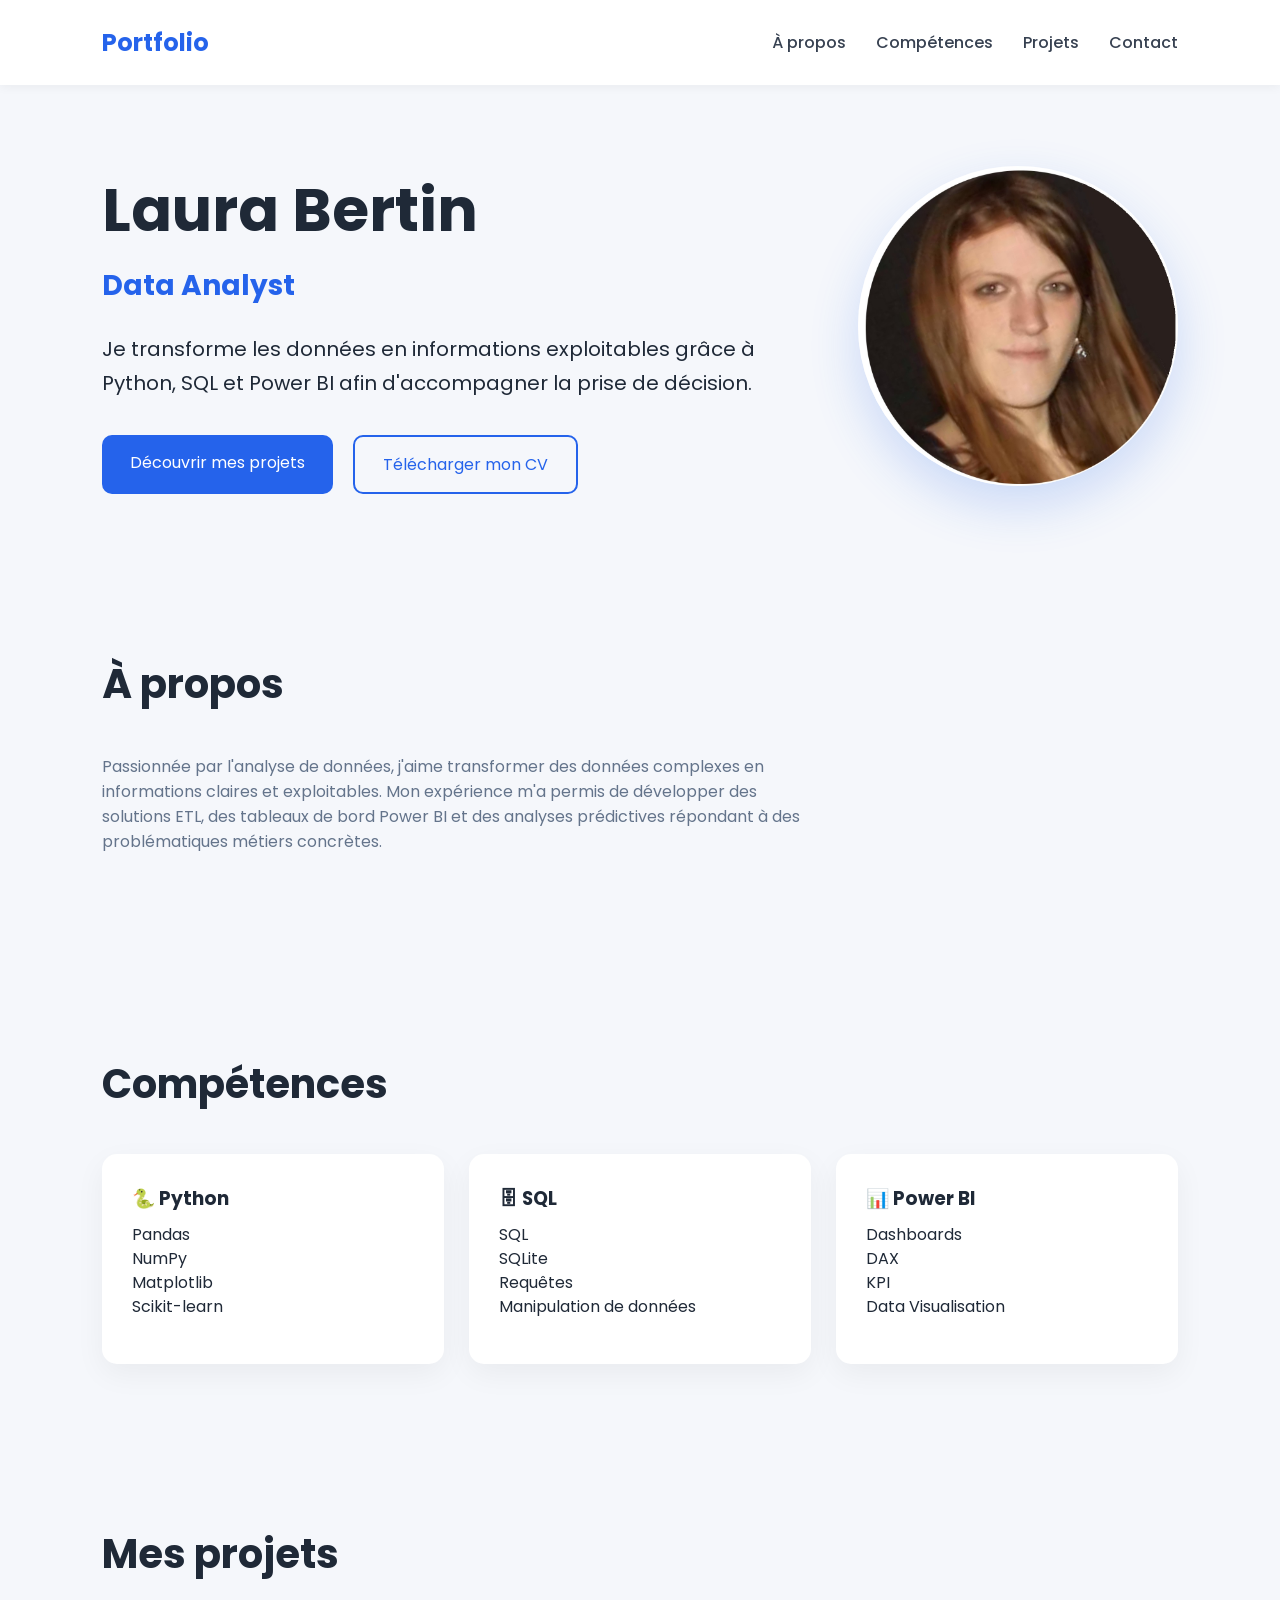
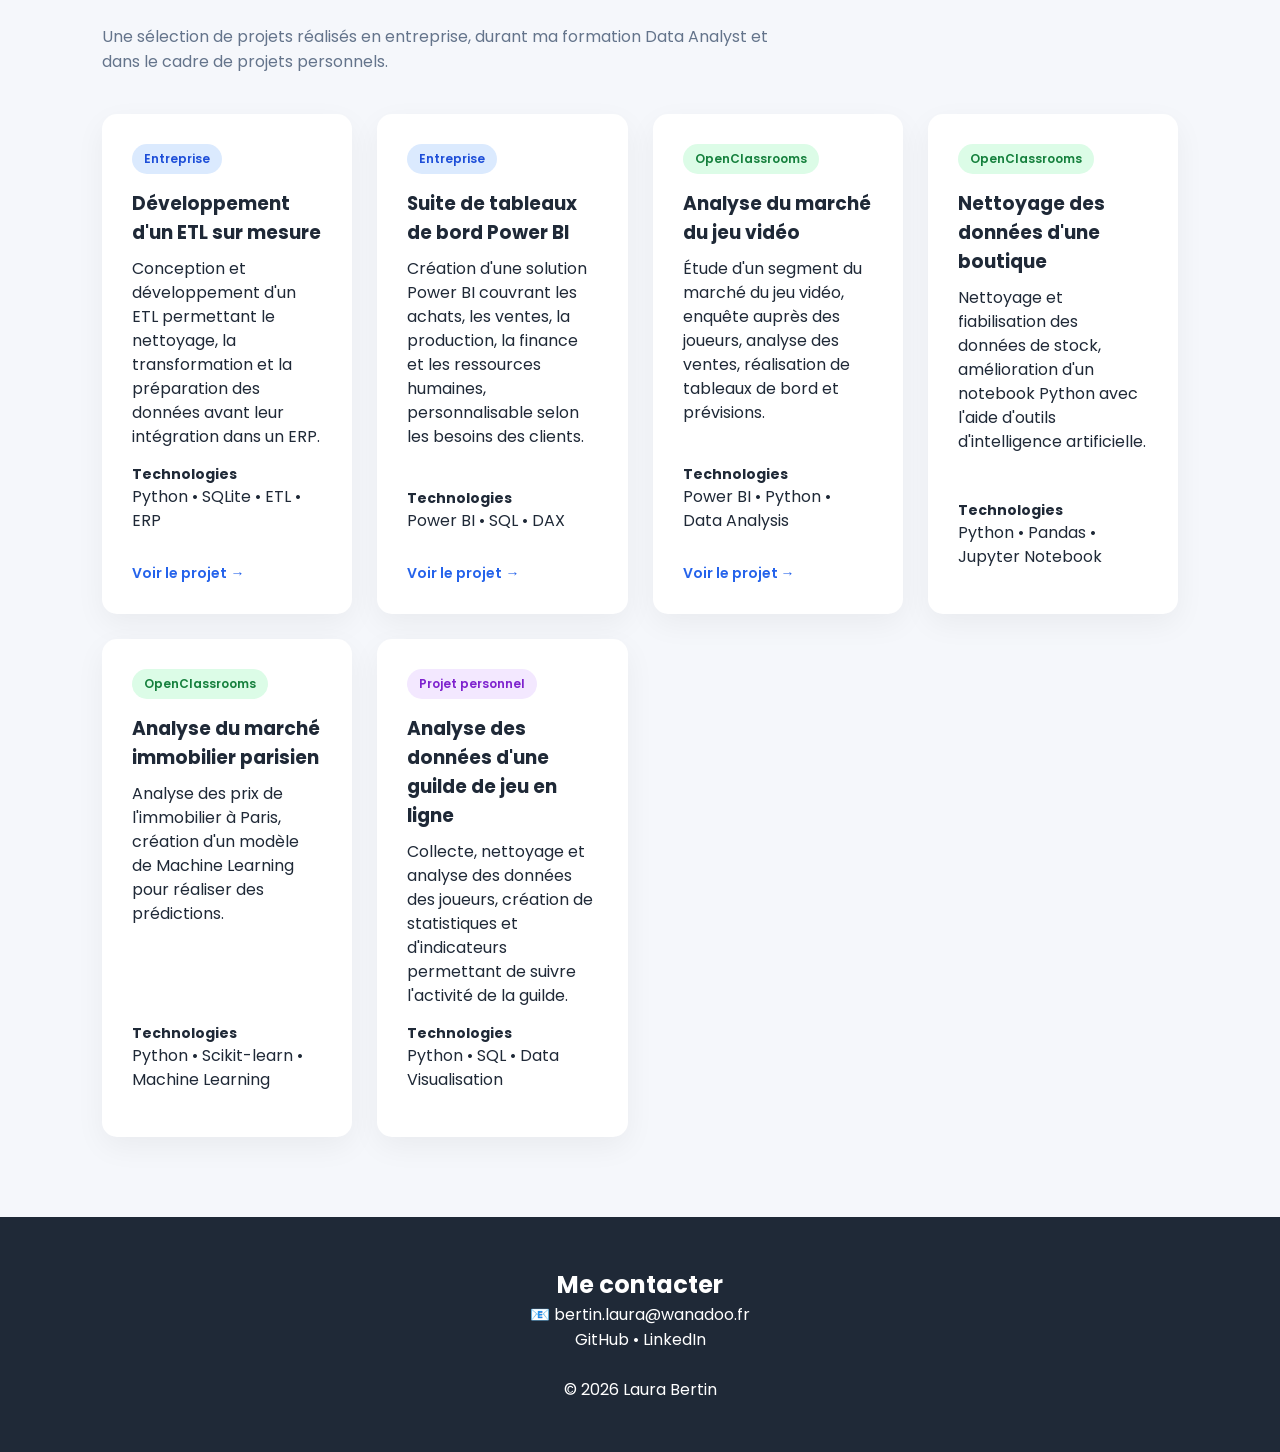
==== commit 798607a6: "Add files via upload" ====
--- a/index.html
+++ b/index.html
@@ -209,7 +209,6 @@
 
             <div class="card">
                 <a href="pages/project-videogames.html" class="badge formation">OpenClassrooms</a>
-                <span class="badge formation">OpenClassrooms</span>
 
                 <h3>Analyse du marché du jeu vidéo</h3>
 
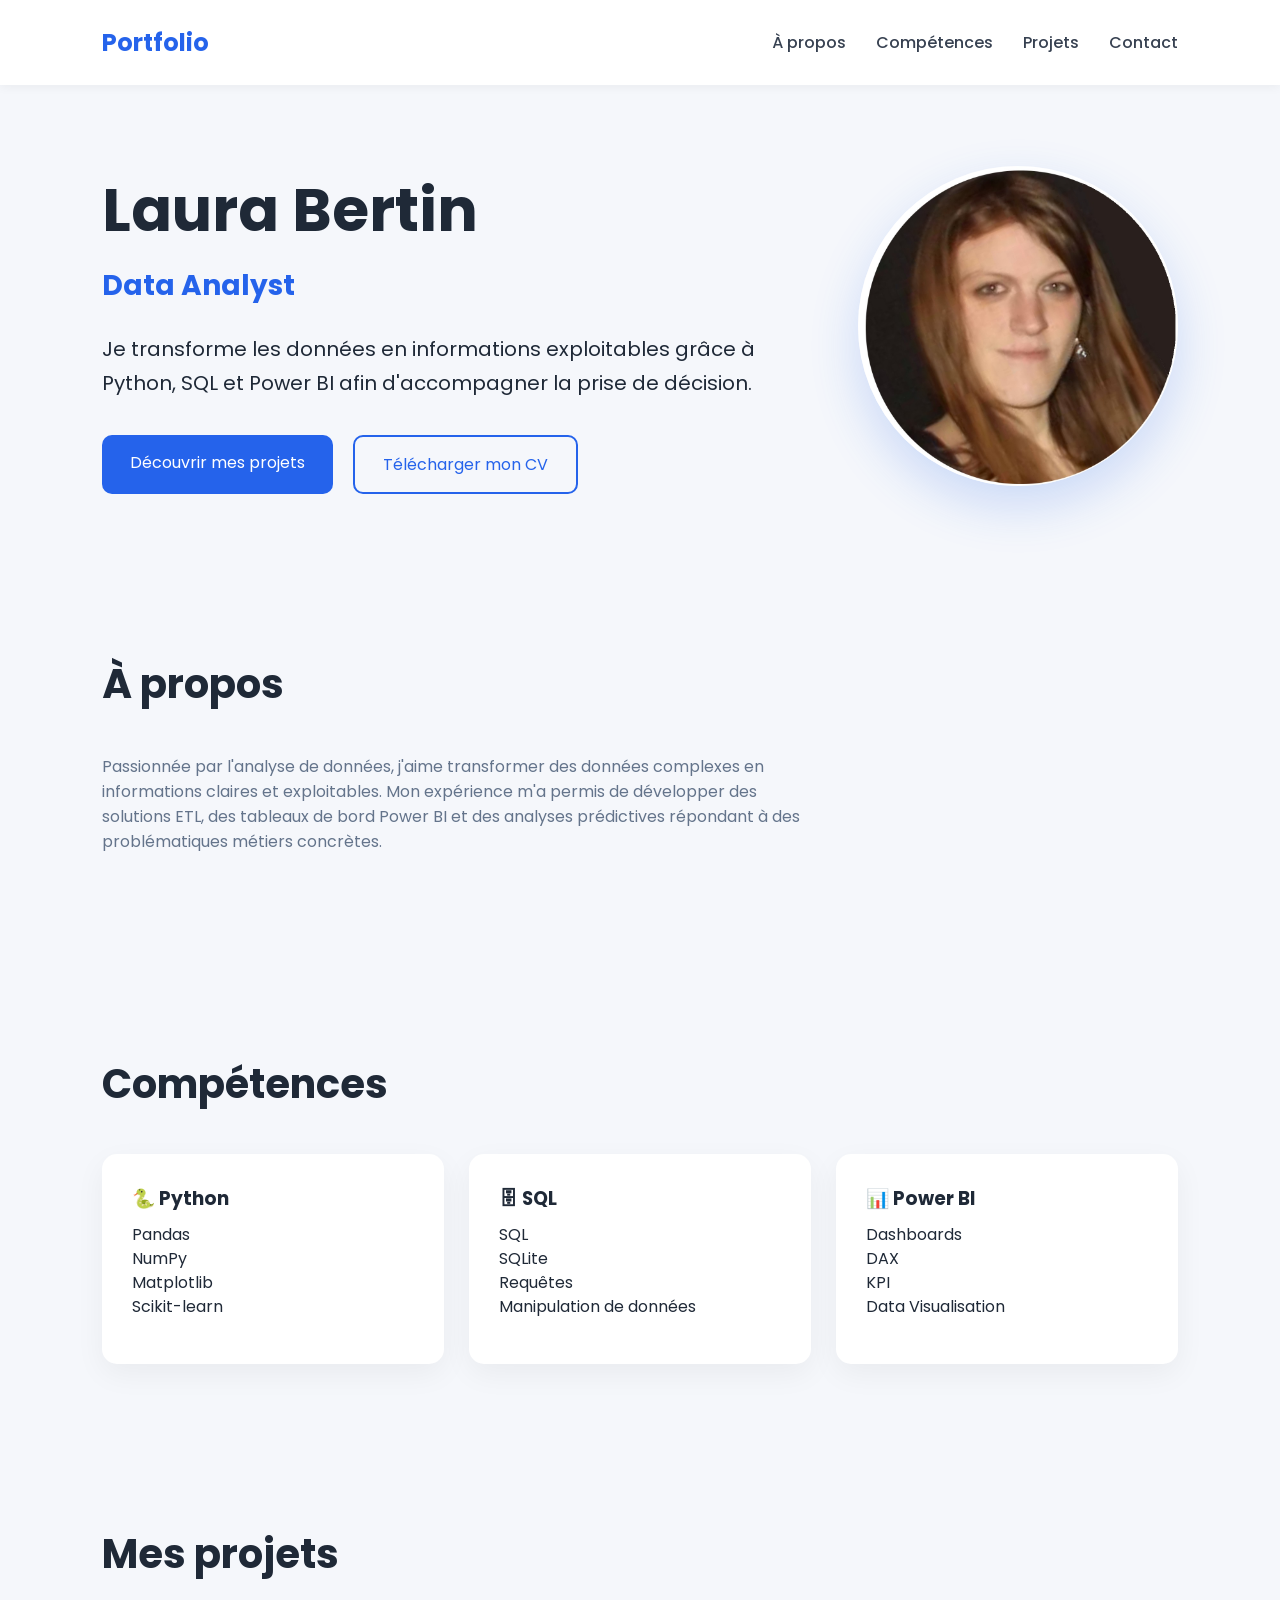
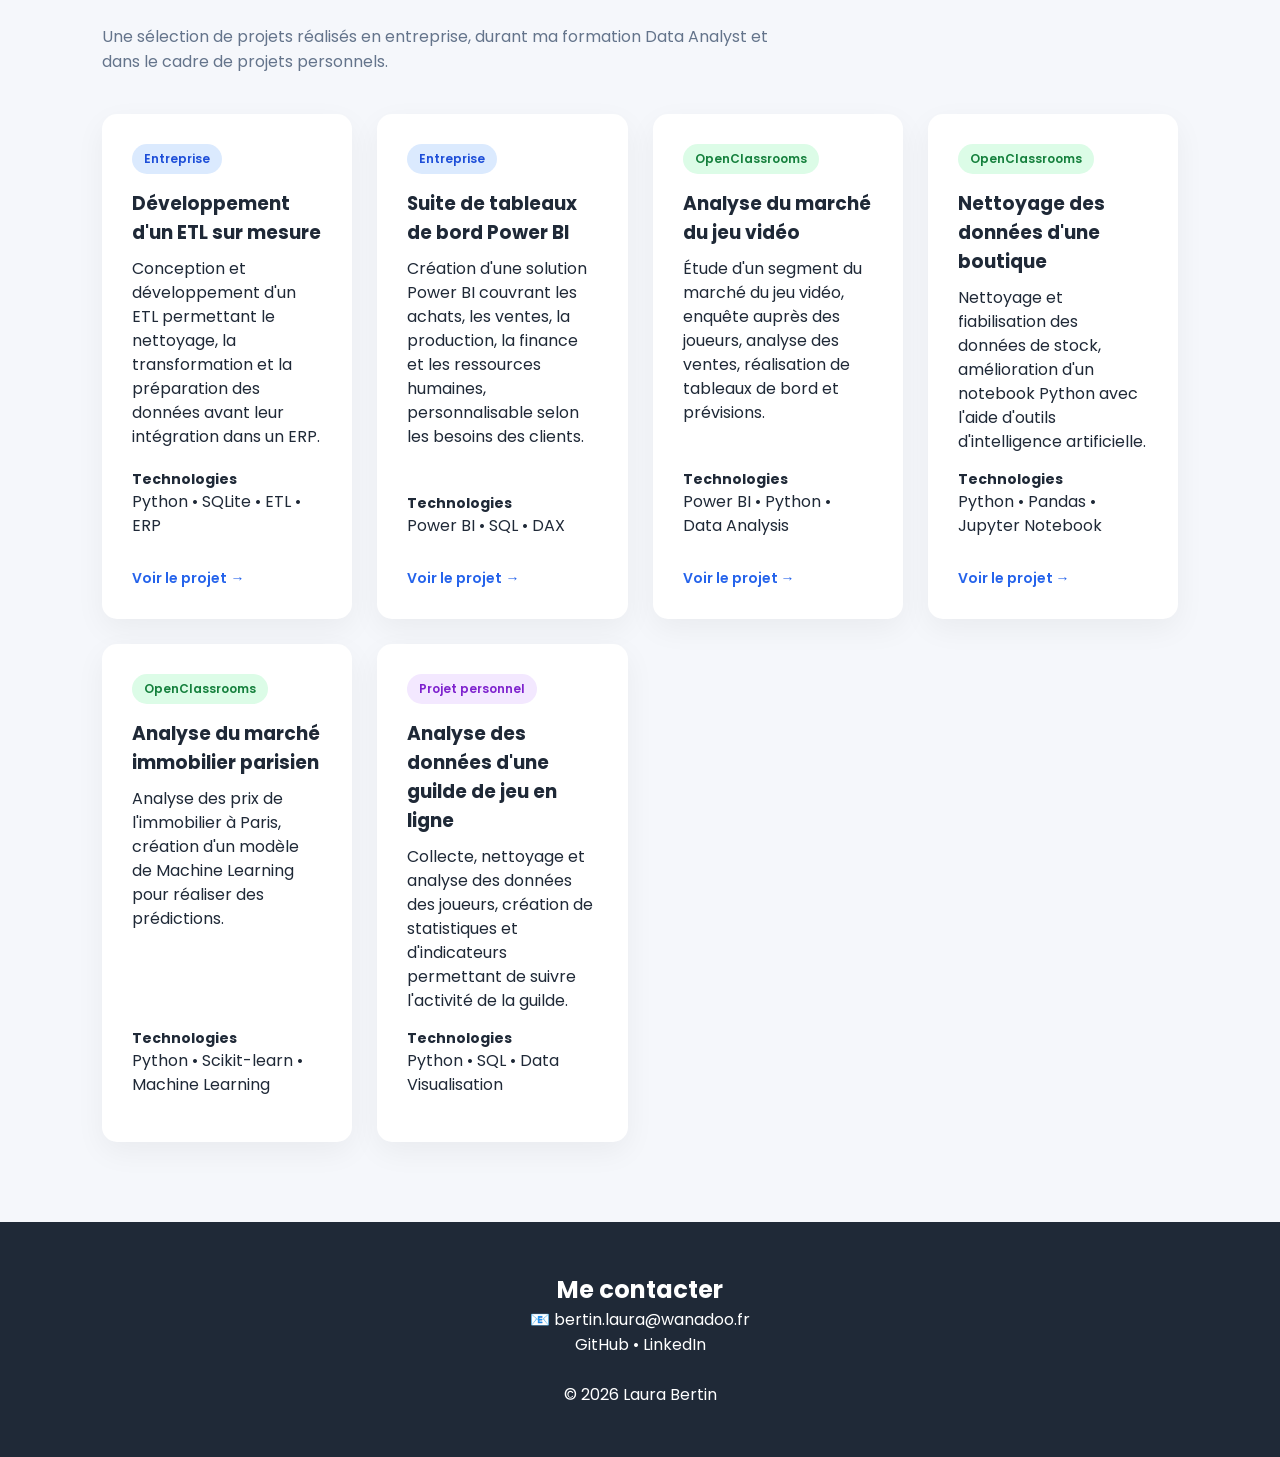
==== commit a9521741: "Add files via upload" ====
--- a/index.html
+++ b/index.html
@@ -232,7 +232,7 @@
 
             <div class="card">
 
-                <span class="badge formation">OpenClassrooms</span>
+                <a href="pages/project-boutique.html" class="badge formation">OpenClassrooms</a>
 
                 <h3>Nettoyage des données d'une boutique</h3>
 
@@ -249,7 +249,7 @@
                 <p>
                     Python • Pandas • Jupyter Notebook
                 </p>
-
+                <a href="pages/project-boutique.html" class="btn-detail">Voir le projet →</a>
             </div>
 
             <!-- IMMOBILIER -->
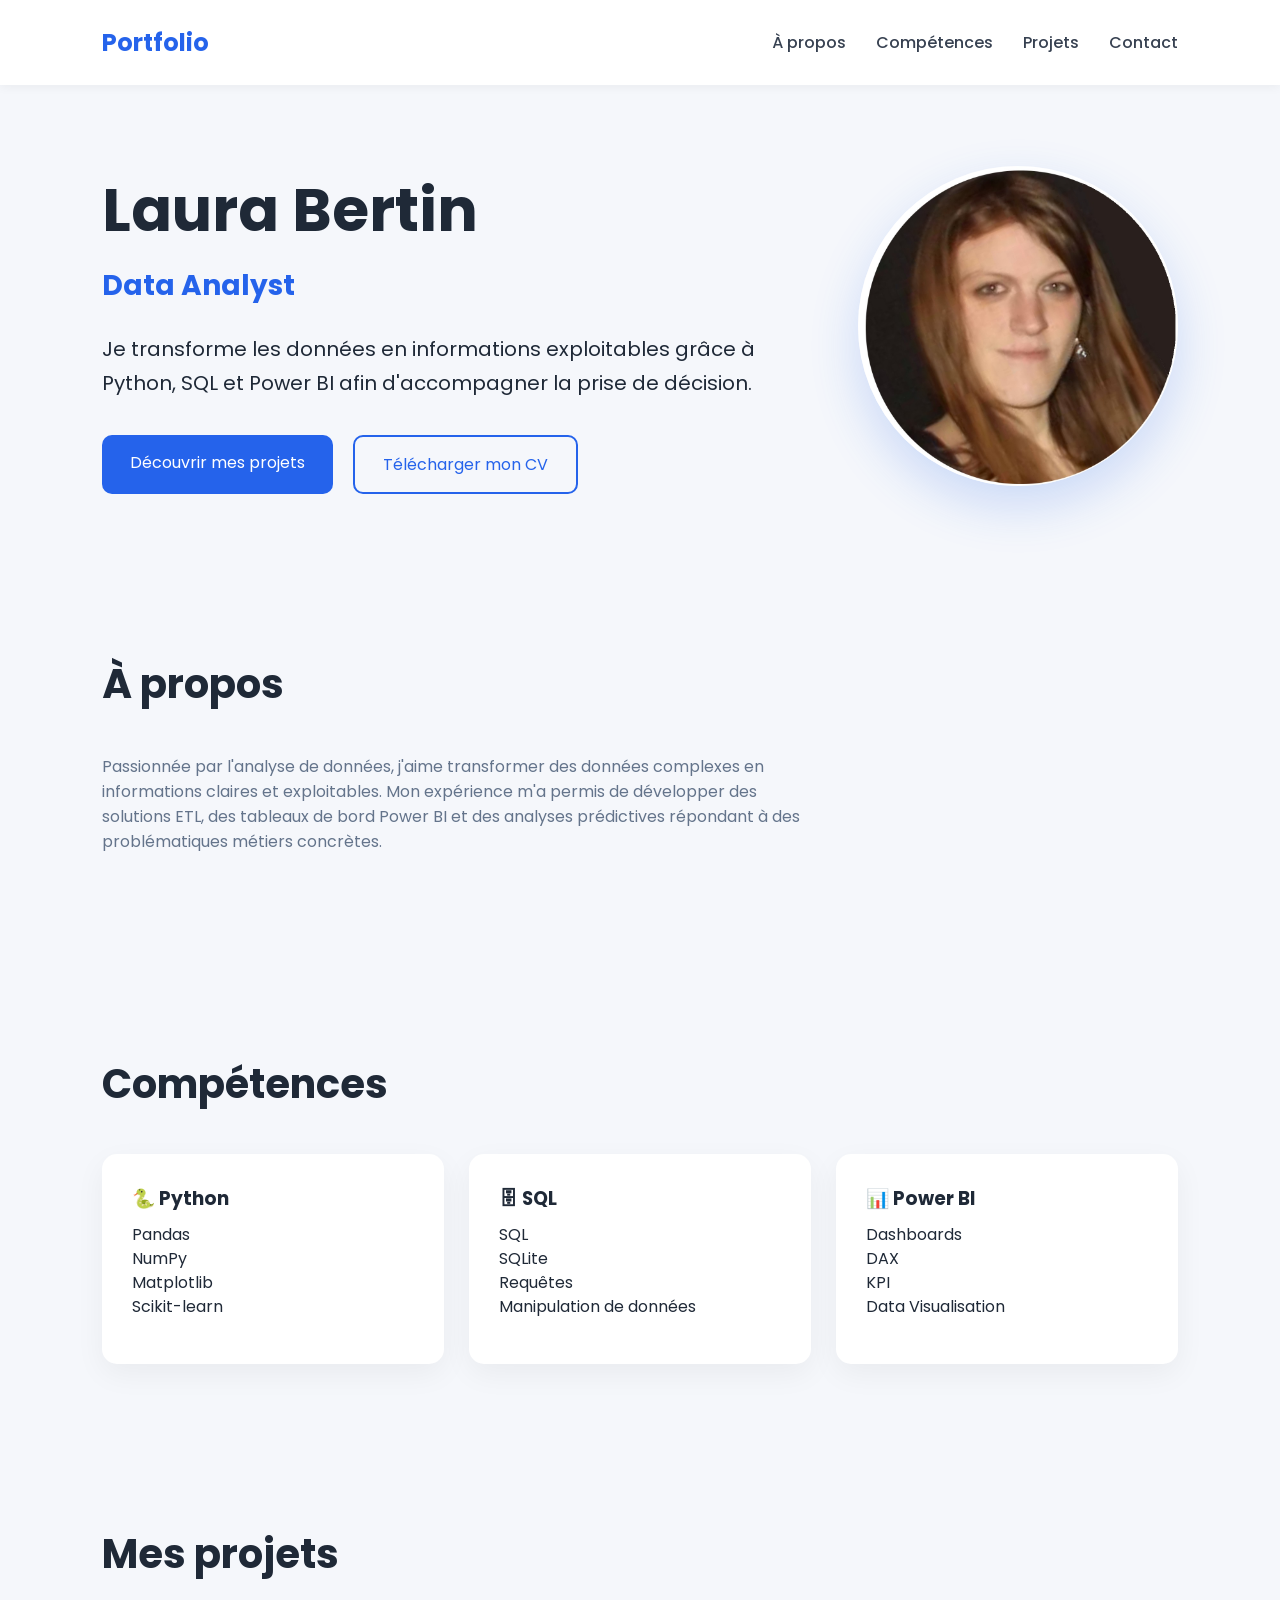
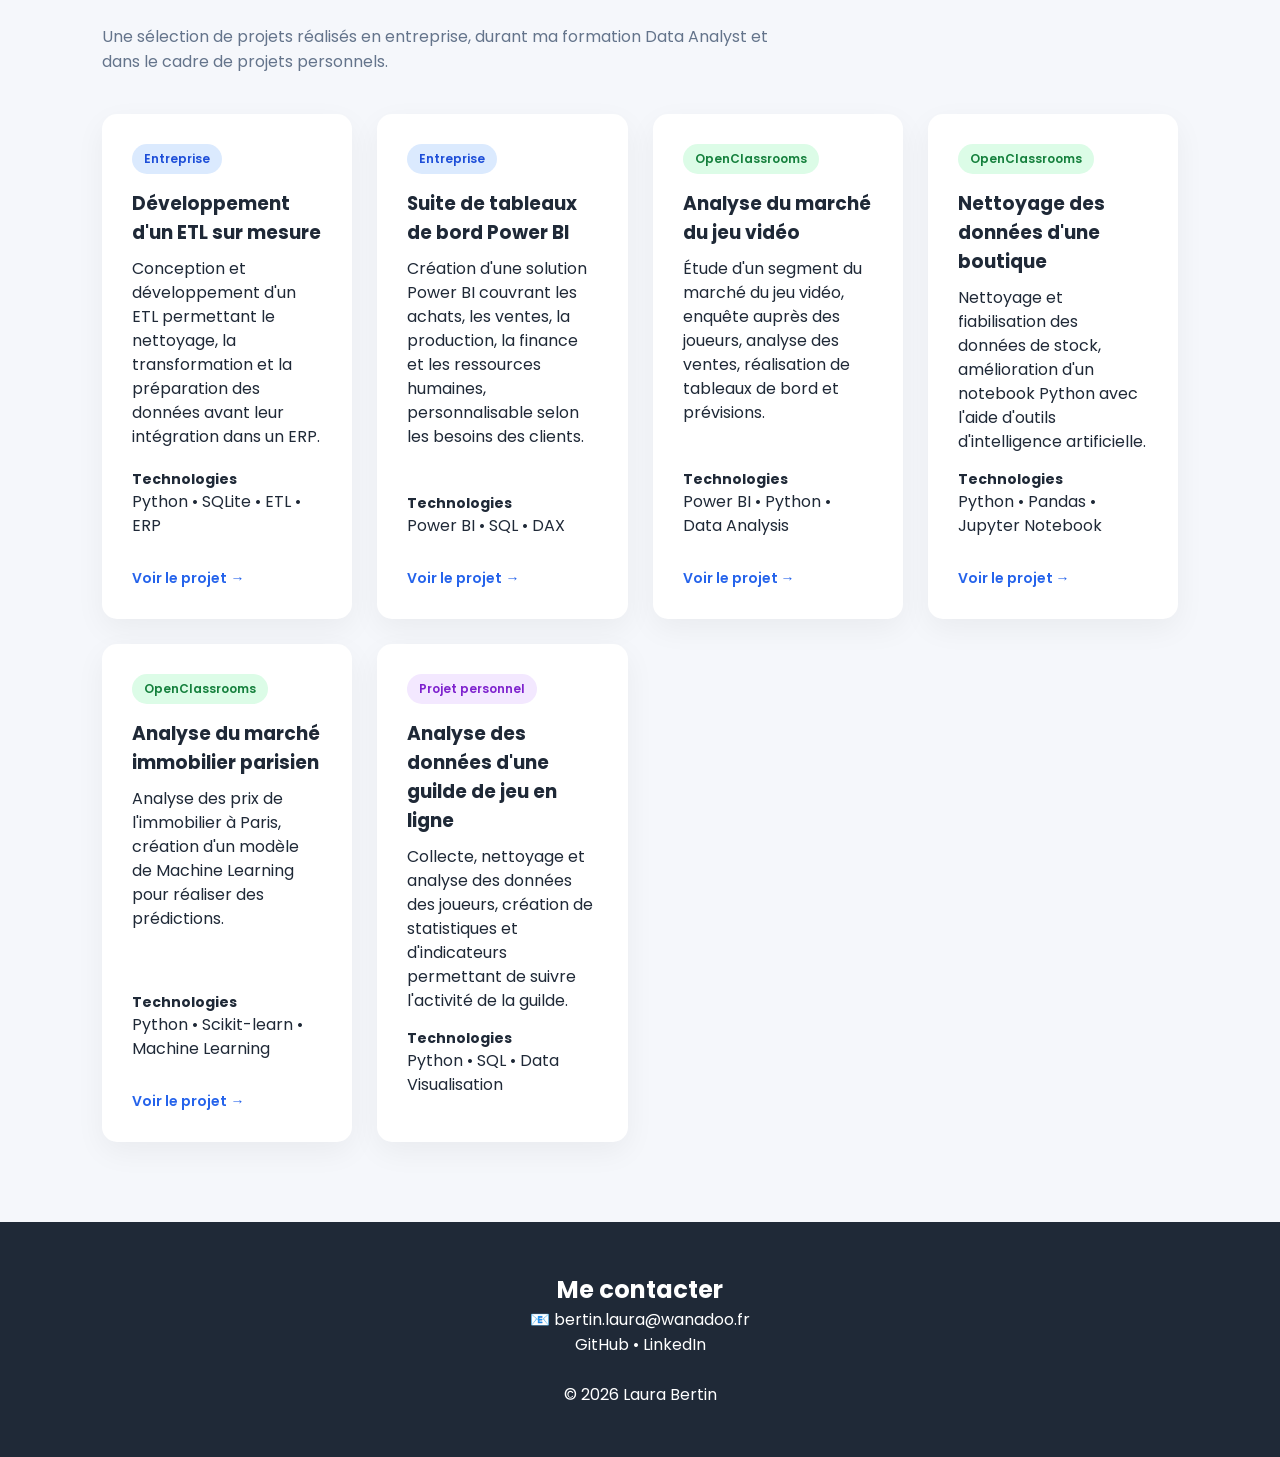
==== commit f7593b48: "Add files via upload" ====
--- a/index.html
+++ b/index.html
@@ -255,25 +255,16 @@
             <!-- IMMOBILIER -->
 
             <div class="card">
-
-                <span class="badge formation">OpenClassrooms</span>
-
+                <a href="pages/project-immobilier.html" class="badge formation">OpenClassrooms</a>
                 <h3>Analyse du marché immobilier parisien</h3>
-
-                <p>
-
-                    Analyse des prix de l'immobilier à Paris,
-                    création d'un modèle de Machine Learning
-                    pour réaliser des prédictions.
-
-                </p>
-
-                <strong>Technologies</strong>
-
+                <p>
+                    Analyse des prix de l'immobilier à Paris, création d'un modèle de Machine Learning pour réaliser des prédictions.
+                </p>
+                <strong>Technologies</strong>
                 <p>
                     Python • Scikit-learn • Machine Learning
                 </p>
-
+                <a href="pages/project-immobilier.html" class="btn-detail">Voir le projet →</a>
             </div>
 
             <!-- GUILDE -->
